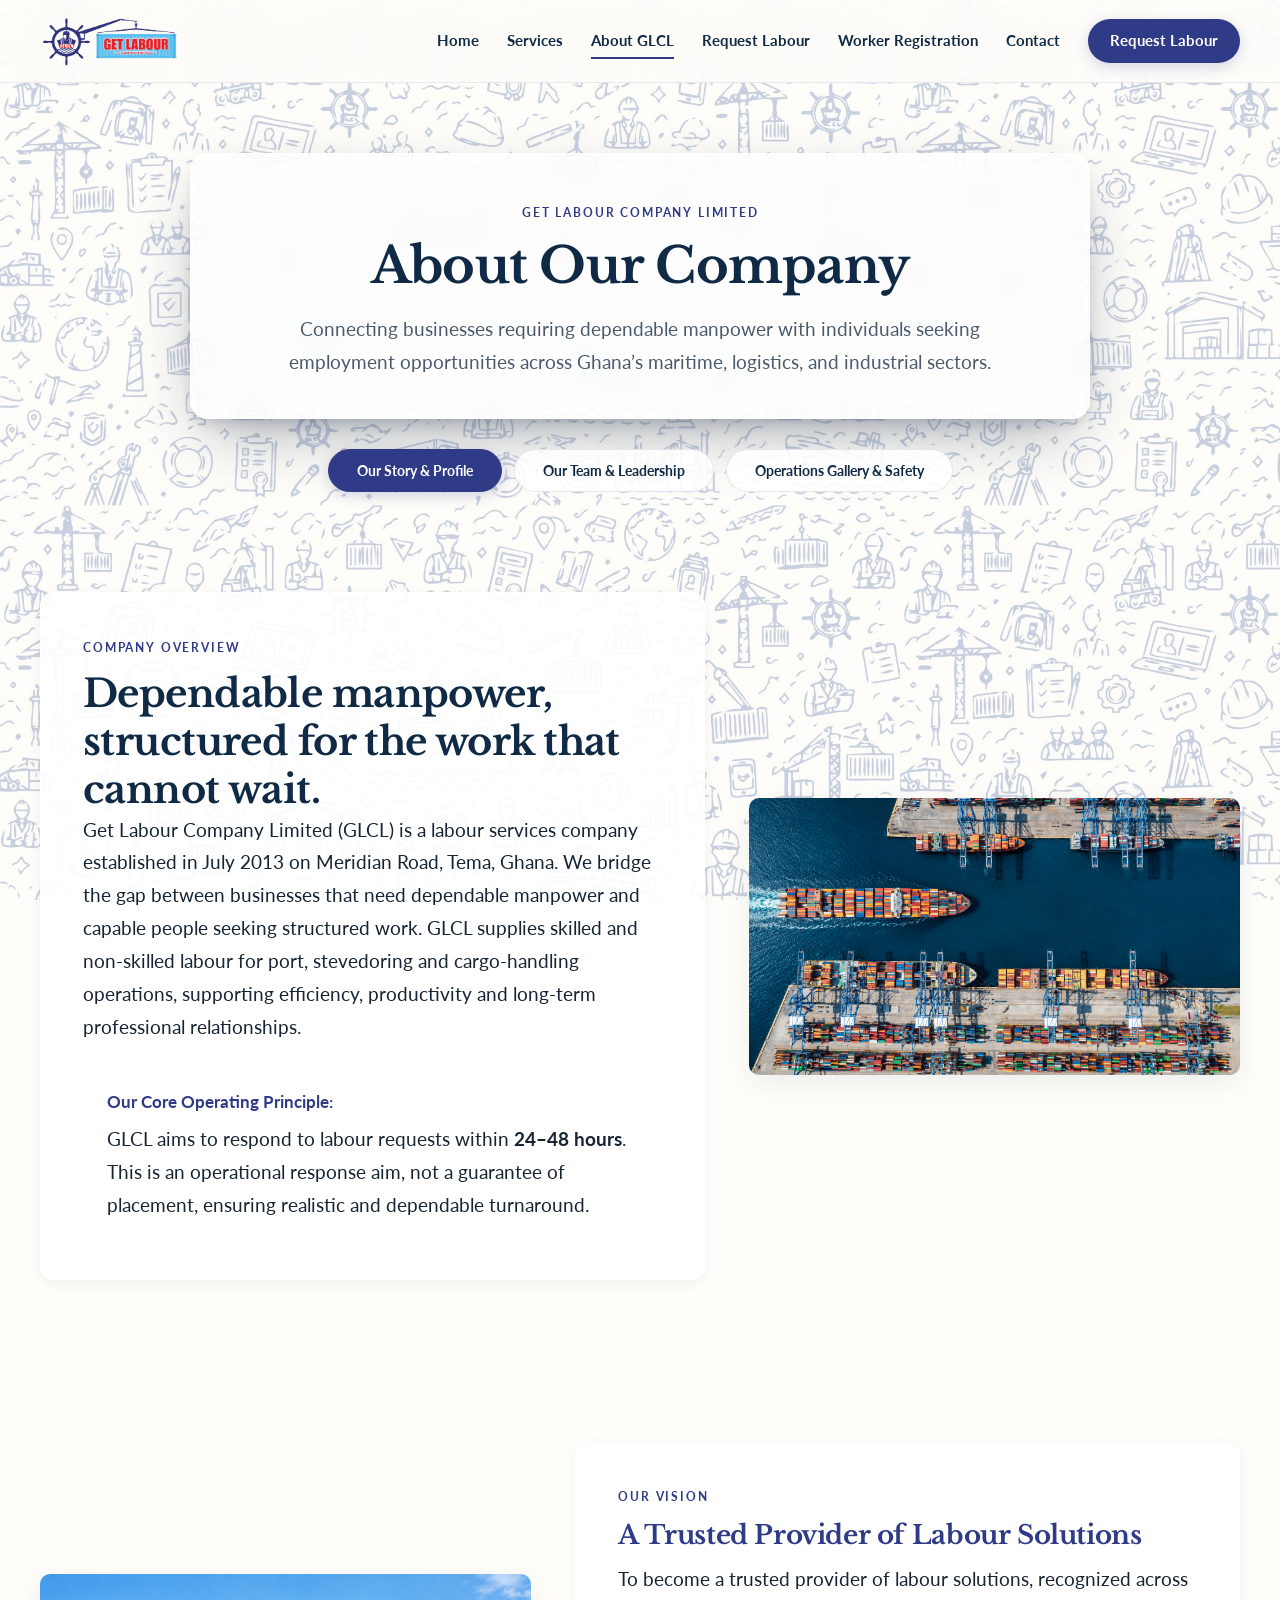
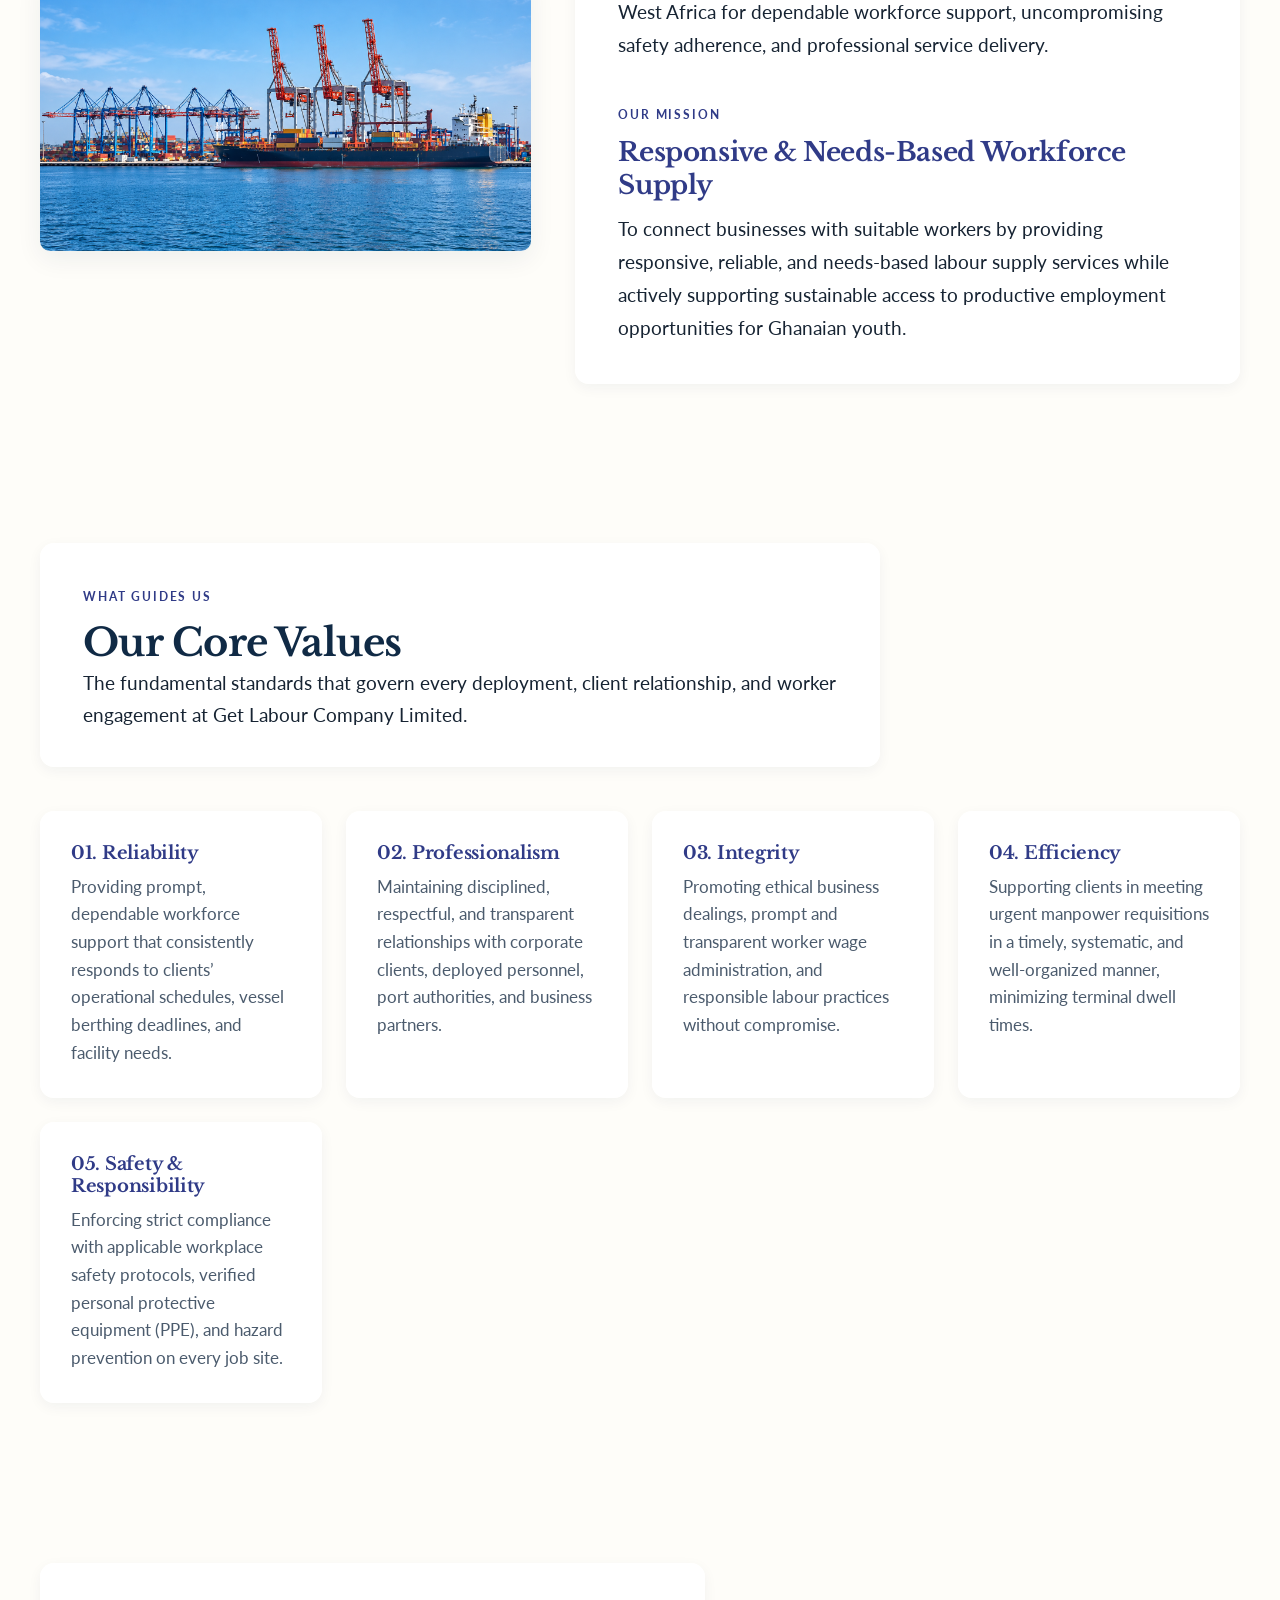
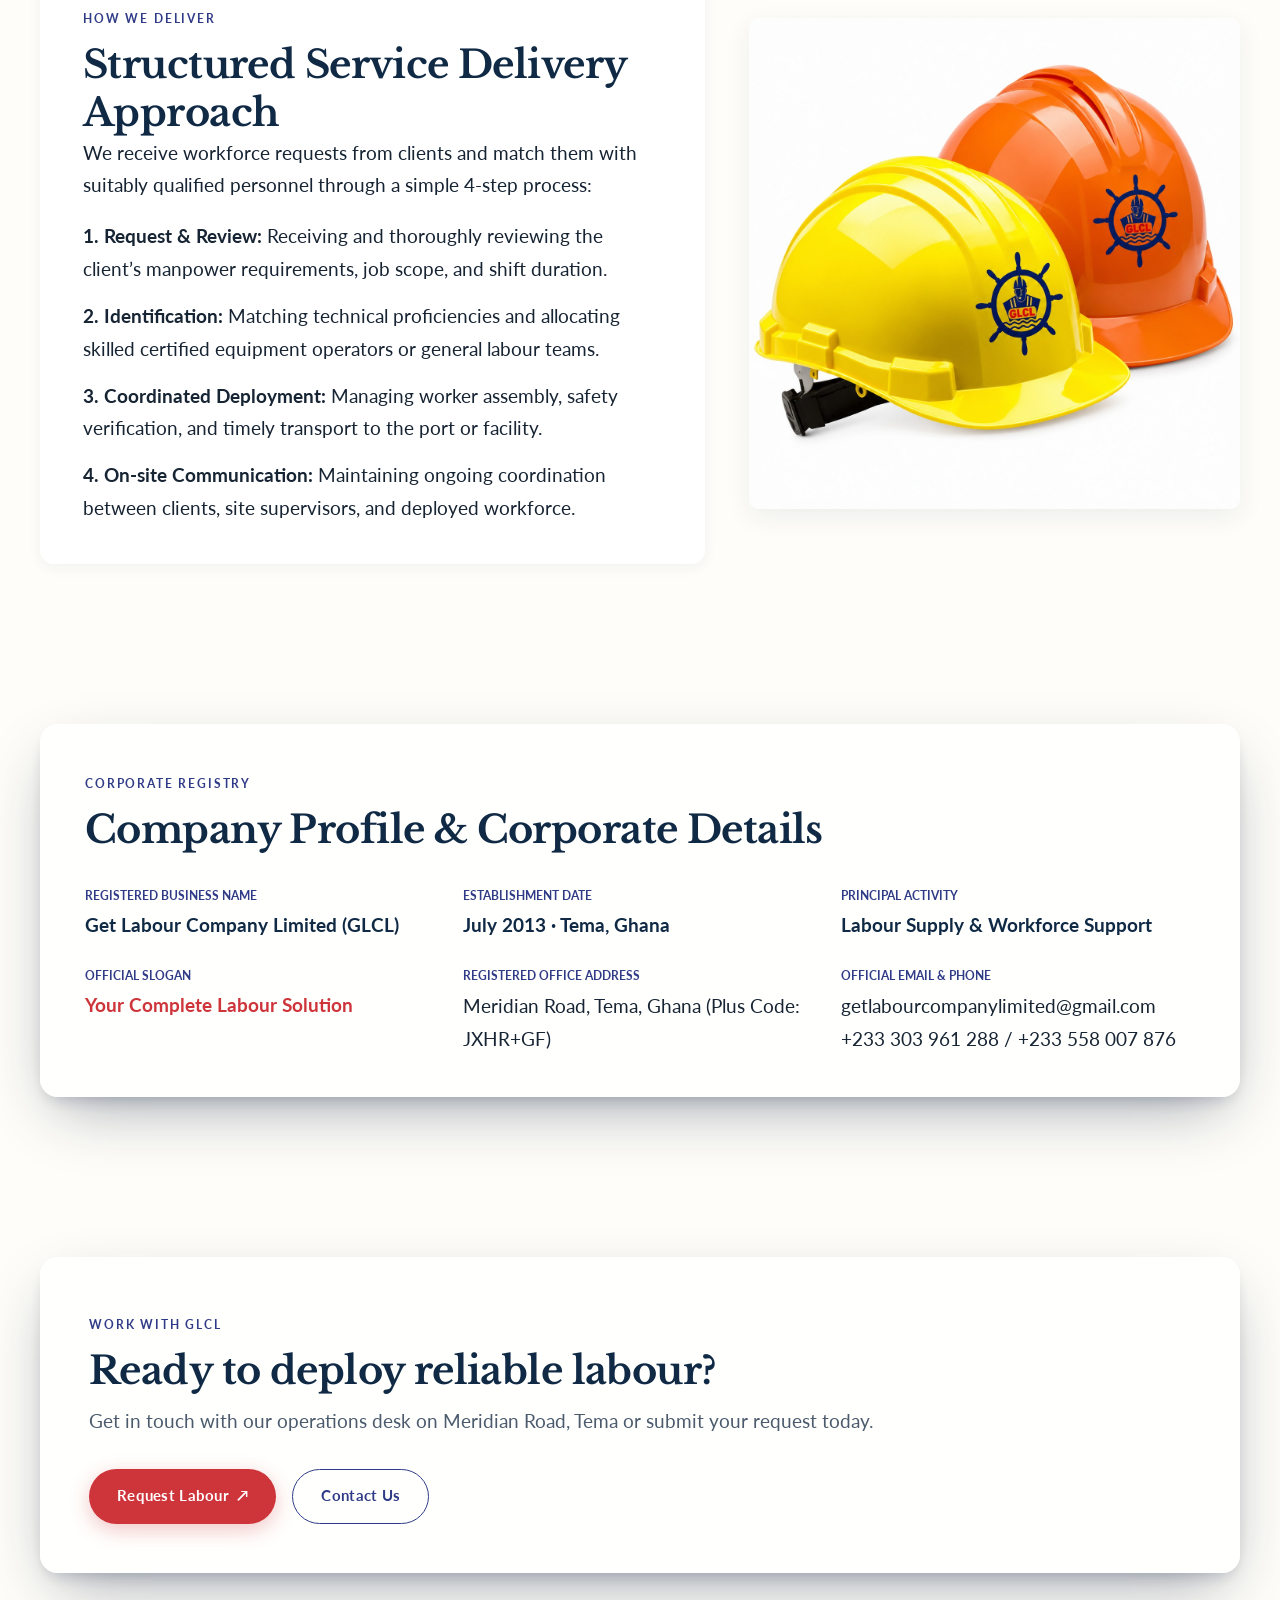
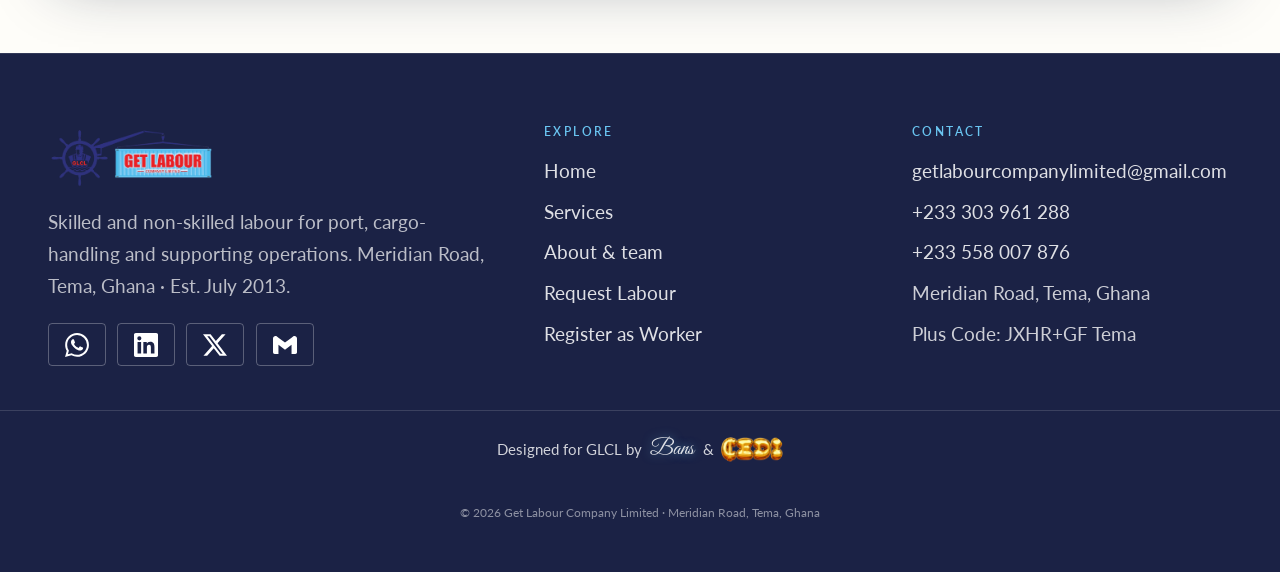
==== about.html @ 1f4e3c2e "update" ====
<!doctype html>
<html lang="en">
<head>
  <meta charset="utf-8">
  <meta name="viewport" content="width=device-width, initial-scale=1">
  <meta name="theme-color" content="#102A45">
  <meta name="description" content="About Get Labour Company Limited (GLCL) - Our Story, Executive Leadership, Company Profile, Core Values and Operations Gallery. Est. July 2013, Tema, Ghana.">
  <title>About Us | Get Labour Company Limited</title>
  <link rel="icon" type="image/png" href="assets/GLCL%20favicon.png">
  
  <!-- Google Fonts: Libre Baskerville (Headings) + Lato (Body) + Great Vibes (Credit) -->
  <link rel="preconnect" href="https://fonts.googleapis.com">
  <link rel="preconnect" href="https://fonts.gstatic.com" crossorigin>
  <link href="https://fonts.googleapis.com/css2?family=Great+Vibes&family=Lato:ital,wght@0,300;0,400;0,700;0,900;1,400;1,700&family=Libre+Baskerville:ital,wght@0,400;0,700;1,400&display=swap" rel="stylesheet">
  
  <link rel="stylesheet" href="assets/live-scoped.css">
  <link rel="stylesheet" href="styles.css">
</head>
<body>

<!-- Top Announcement Strip -->
  <!-- Sticky Global Header (Frosted Liquid Glassmorphism) -->
  <header class="site-header">
    <div class="wrap nav-wrap">
      <a class="brand" href="index.html" aria-label="GLCL Home">
        <img src="assets/GLCL%20official%20logo%20transparent.png" alt="Get Labour Company Limited">
      </a>
      <button class="menu-toggle" aria-expanded="false" aria-controls="primary-nav">Menu ☰</button>
      <nav id="primary-nav" class="nav">
          <a href="index.html">Home</a>
          <a href="services.html">Services</a>
          <a class="active" href="about.html">About GLCL</a>
          <a href="request-labour.html">Request Labour</a>
          <a href="register-worker.html">Worker Registration</a>
          <a href="contact.html">Contact</a>
          <a class="nav-cta" href="request-labour.html">Request Labour</a>
        </nav>
    </div>
  </header>

  <main id="main">
    <!-- Page Hero Banner -->
    <section class="section" style="padding: 70px 0 30px; text-align: center;">
      <div class="wrap">
        <div class="glass-pop" style="max-width: 900px; margin: 0 auto 28px;">
        <p class="eyebrow reveal-up">GET LABOUR COMPANY LIMITED</p>
        <h1 class="reveal-up delay-1" style="margin-bottom: 16px;">About Our Company</h1>
        <p class="reveal-up delay-2" style="max-width: 720px; margin: 0 auto; color: var(--muted); font-size: 14.5pt;">
          Connecting businesses requiring dependable manpower with individuals seeking employment opportunities across Ghana’s maritime, logistics, and industrial sectors.
        </p>
        </div>

        <!-- Interactive Section Tabs (Our Story, Our Team, Operations Gallery) -->
        <div class="about-tabs-container reveal-up delay-3">
          <button class="about-tab-btn active" data-about-tab="story" aria-selected="true">Our Story &amp; Profile</button>
          <button class="about-tab-btn" data-about-tab="team" aria-selected="false">Our Team &amp; Leadership</button>
          <button class="about-tab-btn" data-about-tab="gallery" aria-selected="false">Operations Gallery &amp; Safety</button>
        </div>
      </div>
    </section>

    <!-- =========================================================================
         TAB 1: OUR STORY & COMPANY PROFILE
         ========================================================================= -->
    <div id="story" class="about-tab-panel active">
      
      <!-- Company Overview Two-Col Feature -->
      <section class="section" style="padding-top: 20px;">
        <div class="wrap">
          <div class="two-col reveal-up">
            <div class="two-col-text">
              <p class="eyebrow">COMPANY OVERVIEW</p>
              <h2>Dependable manpower, structured for the work that cannot wait.</h2>
              <p>Get Labour Company Limited (GLCL) is a labour services company established in July 2013 on Meridian Road, Tema, Ghana. We bridge the gap between businesses that need dependable manpower and capable people seeking structured work. GLCL supplies skilled and non-skilled labour for port, stevedoring and cargo-handling operations, supporting efficiency, productivity and long-term professional relationships.</p>
              <div class="glass-surface" style="margin-top: 24px; padding: 20px 24px;">
                <strong style="color: var(--navy); display: block; margin-bottom: 6px;">Our Core Operating Principle:</strong>
                <span style="font-size: 14.5pt; color: var(--ink);">
                  GLCL aims to respond to labour requests within <strong>24–48 hours</strong>. This is an operational response aim, not a guarantee of placement, ensuring realistic and dependable turnaround.
                </span>
              </div>
            </div>
            <div class="two-col-media reveal-up delay-1">
              <img src="assets/Homepage%20hero%201.png" alt="GLCL Port and Terminal Operations in Tema, Ghana">
            </div>
          </div>
        </div>
      </section>

      <!-- Vision & Mission Section (Styled like reference site) -->
      <section class="section section-tinted">
        <div class="wrap">
          <div class="two-col reverse reveal-up">
            <div class="two-col-media">
              <img src="assets/Homepage%20hero%202.png" alt="GLCL Industrial Cargo and Warehouse Handling Operations">
            </div>
            <div class="two-col-text">
              <div style="margin-bottom: 36px;">
                <p class="eyebrow">OUR VISION</p>
                <h3 style="font-size: 26px; color: var(--navy); margin-bottom: 12px;">A Trusted Provider of Labour Solutions</h3>
                <p>
                  To become a trusted provider of labour solutions, recognized across West Africa for dependable workforce support, uncompromising safety adherence, and professional service delivery.
                </p>
              </div>

              <div>
                <p class="eyebrow">OUR MISSION</p>
                <h3 style="font-size: 26px; color: var(--navy); margin-bottom: 12px;">Responsive &amp; Needs-Based Workforce Supply</h3>
                <p>
                  To connect businesses with suitable workers by providing responsive, reliable, and needs-based labour supply services while actively supporting sustainable access to productive employment opportunities for Ghanaian youth.
                </p>
              </div>
            </div>
          </div>
        </div>
      </section>

      <!-- Core Values Section (Clean Organic Card Layout) -->
      <section class="section">
        <div class="wrap">
          <div class="section-intro reveal-up">
            <p class="eyebrow">WHAT GUIDES US</p>
            <h2>Our Core Values</h2>
            <p>
              The fundamental standards that govern every deployment, client relationship, and worker engagement at Get Labour Company Limited.
            </p>
          </div>

          <div class="values-grid reveal-up">
            <div class="value-card">
              <h4>01. Reliability</h4>
              <p>
                Providing prompt, dependable workforce support that consistently responds to clients’ operational schedules, vessel berthing deadlines, and facility needs.
              </p>
            </div>

            <div class="value-card">
              <h4>02. Professionalism</h4>
              <p>
                Maintaining disciplined, respectful, and transparent relationships with corporate clients, deployed personnel, port authorities, and business partners.
              </p>
            </div>

            <div class="value-card">
              <h4>03. Integrity</h4>
              <p>
                Promoting ethical business dealings, prompt and transparent worker wage administration, and responsible labour practices without compromise.
              </p>
            </div>

            <div class="value-card">
              <h4>04. Efficiency</h4>
              <p>
                Supporting clients in meeting urgent manpower requisitions in a timely, systematic, and well-organized manner, minimizing terminal dwell times.
              </p>
            </div>

            <div class="value-card">
              <h4>05. Safety &amp; Responsibility</h4>
              <p>
                Enforcing strict compliance with applicable workplace safety protocols, verified personal protective equipment (PPE), and hazard prevention on every job site.
              </p>
            </div>
          </div>
        </div>
      </section>

      <!-- Nature of Business & Service Delivery Approach -->
      <section class="section section-tinted">
        <div class="wrap">
          <div class="two-col reveal-up">
            <div class="two-col-text">
              <p class="eyebrow">HOW WE DELIVER</p>
              <h2>Structured Service Delivery Approach</h2>
              <p>We receive workforce requests from clients and match them with suitably qualified personnel through a simple 4-step process:</p>
              <div style="display: flex; flex-direction: column; gap: 14px; margin-top: 18px;">
                <div style="font-size: 14.5pt;"><strong>1. Request &amp; Review:</strong> Receiving and thoroughly reviewing the client’s manpower requirements, job scope, and shift duration.</div>
                <div style="font-size: 14.5pt;"><strong>2. Identification:</strong> Matching technical proficiencies and allocating skilled certified equipment operators or general labour teams.</div>
                <div style="font-size: 14.5pt;"><strong>3. Coordinated Deployment:</strong> Managing worker assembly, safety verification, and timely transport to the port or facility.</div>
                <div style="font-size: 14.5pt;"><strong>4. On-site Communication:</strong> Maintaining ongoing coordination between clients, site supervisors, and deployed workforce.</div>
              </div>
            </div>
            <div class="two-col-media reveal-up delay-1">
              <img src="assets/GLCL%20safety%20helmets.jpeg" alt="GLCL Certified Safety Helmets and Protective Equipment">
            </div>
          </div>
        </div>
      </section>

      <!-- Official Company Profile Information (Clean Glassmorphism Card) -->
      <section class="section">
        <div class="wrap">
          <div class="glass-surface glass-pop reveal-up">
            <p class="eyebrow">CORPORATE REGISTRY</p>
            <h2 style="margin-bottom: 20px;">Company Profile &amp; Corporate Details</h2>
            <div class="values-grid" style="grid-template-columns: repeat(auto-fit, minmax(280px, 1fr));">
              <div>
                <p style="font-size: 12px; color: var(--navy); font-weight: 700; text-transform: uppercase; margin-bottom: 4px;">Registered Business Name</p>
                <p style="font-weight: 700; color: var(--deep); font-size: 14pt;">Get Labour Company Limited (GLCL)</p>
              </div>
              <div>
                <p style="font-size: 12px; color: var(--navy); font-weight: 700; text-transform: uppercase; margin-bottom: 4px;">Establishment Date</p>
                <p style="font-weight: 700; color: var(--deep); font-size: 14pt;">July 2013 · Tema, Ghana</p>
              </div>
              <div>
                <p style="font-size: 12px; color: var(--navy); font-weight: 700; text-transform: uppercase; margin-bottom: 4px;">Principal Activity</p>
                <p style="font-weight: 700; color: var(--deep); font-size: 14pt;">Labour Supply &amp; Workforce Support</p>
              </div>
              <div>
                <p style="font-size: 12px; color: var(--navy); font-weight: 700; text-transform: uppercase; margin-bottom: 4px;">Official Slogan</p>
                <p style="font-weight: 700; color: var(--crimson); font-size: 14pt;">Your Complete Labour Solution</p>
              </div>
              <div>
                <p style="font-size: 12px; color: var(--navy); font-weight: 700; text-transform: uppercase; margin-bottom: 4px;">Registered Office Address</p>
                <p style="color: var(--ink); font-size: 14.5pt;">Meridian Road, Tema, Ghana (Plus Code: JXHR+GF)</p>
              </div>
              <div>
                <p style="font-size: 12px; color: var(--navy); font-weight: 700; text-transform: uppercase; margin-bottom: 4px;">Official Email &amp; Phone</p>
                <p style="color: var(--ink); font-size: 14.5pt;">getlabourcompanylimited@gmail.com<br>+233 303 961 288 / +233 558 007 876</p>
              </div>
            </div>
          </div>
        </div>
      </section>

    </div>

    <!-- =========================================================================
         TAB 2: OUR TEAM & EXECUTIVE LEADERSHIP (Pizzamanchickenman Structure)
         ========================================================================= -->
    <div id="team" class="about-tab-panel">
      <section class="section" style="padding-top: 20px;">
        <div class="wrap">
          <div class="section-intro reveal-up">
            <p class="eyebrow">LEADERSHIP &amp; ADMINISTRATION</p>
            <h2>The People Behind Get Labour Company Limited</h2>
            <p>
              Experienced leadership combining maritime logistics, port operations, financial governance, occupational health, and field coordination.
            </p>
          </div>

          <!-- Category 1: Executive Leadership & Board of Directors -->
          <h3 class="team-category-title reveal-up">Executive Leadership &amp; Board Directors</h3>
          <div class="team-grid">

            <!-- 01. Mr. Alhassan Musah - Managing Director (With Portrait & Secret Link on Position) -->
            <article class="team-card reveal-up">
              <div class="team-card-img-wrap">
                <img src="assets/Mr.%20Alhassan%20Musah%20-%20Managing%20Director.jpeg" alt="Mr. Alhassan Musah - Managing Director" loading="lazy">
              </div>
              <div class="team-card-body">
                <h3>Mr. Alhassan Musah</h3>
                <div class="team-role">
                  <a href="profile-musah.html" class="secret-position-link" title="Managing Director">Managing Director &amp; Board Director</a>
                </div>
                <p>Provides overall leadership for GLCL, drawing on a career in shipping and terminal stevedoring operations.</p>
              </div>
            </article>

            <!-- 02. Mr. Alhassan Mohammed - Logistics Manager (With Portrait & Secret Link on Position) -->
            <article class="team-card reveal-up delay-1">
              <div class="team-card-img-wrap">
                <img src="assets/Mr.%20Alhassan%20Mohammed%20-%20Logistics%20Manager.jpeg" alt="Mr. Alhassan Mohammed - Logistics Manager" loading="lazy">
              </div>
              <div class="team-card-body">
                <h3>Mr. Alhassan Mohammed</h3>
                <div class="team-role">
                  <a href="profile-mohammed.html" class="secret-position-link" title="General Manager / Logistics Manager">General Manager / Logistics Manager</a>
                </div>
                <p>Directs logistics, haulage and operational planning for workforce deployments.</p>
              </div>
            </article>

          </div>

          <!-- Category 2: Operations & Allocations Management -->
          <h3 class="team-category-title reveal-up">Operations &amp; Allocations Management</h3>
          <div class="team-grid">

            <!-- 03. Mr. Hafeez Natogma - Operations Manager -->
            <article class="team-card reveal-up">
              <div class="team-card-img-wrap">
                <img src="assets/Mr.%20Hafeez%20Natogma%20-%20Operations%20Manager.jpeg" alt="Mr. Hafeez Natogma - Operations Manager" loading="lazy">
              </div>
              <div class="team-card-body">
                <h3>Mr. Hafeez Natogma</h3>
                <div class="team-role">Operations Manager</div>
                <p>Coordinates daily workforce logistics and makes sure client shift requirements are met on time.</p>
              </div>
            </article>

            <!-- 04. Mr. Robert Koevi Quantus - Chief Allocator & Marketing/Logistics Manager -->
            <article class="team-card reveal-up delay-1">
              <div class="team-card-img-wrap">
                <img src="assets/Mr.%20Robert%20Koevi%20Quantus%20-%20Chief%20Allocator%20&%20Marketing%20or%20Logistics%20Manager.jpeg" alt="Mr. Robert Koevi Quantus" loading="lazy">
              </div>
              <div class="team-card-body">
                <h3>Mr. Robert Koevi Quantus</h3>
                <div class="team-role">Chief Allocator &amp; Marketing/Logistics Manager</div>
                <p>Matches client requests to daily gang assignments across operators and stevedoring gangs.</p>
              </div>
            </article>

            <!-- 05. Mr. Degraft Taylor - Allocator -->
            <article class="team-card reveal-up delay-2">
              <div class="team-card-img-wrap">
                <img src="assets/Mr.%20Degraft%20Taylor%20-%20Allocator.jpeg" alt="Mr. Degraft Taylor - Allocator" loading="lazy">
              </div>
              <div class="team-card-body">
                <h3>Mr. Degraft Taylor</h3>
                <div class="team-role">Allocator</div>
                <p>Allocates manpower to operational timeframes and adjusts headcounts with gang leaders.</p>
              </div>
            </article>

            <!-- 06. Ms. Gispa Kafui - Assistant Allocator -->
            <article class="team-card reveal-up">
              <div class="team-card-img-wrap">
                <img src="assets/Ms.%20Gispa%20Kafui-Assistant%20Allocator%20.jpeg" alt="Ms. Gispa Kafui - Assistant Allocator" loading="lazy">
              </div>
              <div class="team-card-body">
                <h3>Ms. Gispa Kafui</h3>
                <div class="team-role">Assistant Allocator</div>
                <p>Assists with daily labour rosters, attendance tracking and worker assembly at the office.</p>
              </div>
            </article>

            <!-- 07. Ms. Zainab Nasigri - Acting HR & Assistant Operations Allocator -->
            <article class="team-card reveal-up delay-1">
              <div class="team-card-img-wrap">
                <img src="assets/Ms.%20Zainab%20Nasigri%20-%20Acting%20HR%20&%20Assistant%20Operations%20Allocator.jpeg" alt="Ms. Zainab Nasigri" loading="lazy">
              </div>
              <div class="team-card-body">
                <h3>Ms. Zainab Nasigri</h3>
                <div class="team-role">Acting HR &amp; Assistant Allocator</div>
                <p>Handles worker intake, records and onboarding, including documentation and next-of-kin details.</p>
              </div>
            </article>

          </div>

          <!-- Category 3: Finance, Administration & Occupational Safety -->
          <h3 class="team-category-title reveal-up">Finance, Administration &amp; Occupational Safety</h3>
          <div class="team-grid">

            <!-- 08. Mr. John Adjei Kwakye - Accountant / Acting Auditor -->
            <article class="team-card reveal-up">
              <div class="team-card-img-wrap">
                <img src="assets/Mr.%20John%20Adjei%20Kwakye%20-%20Accountant%20&%20Acting%20Auditor.jpeg" alt="Mr. John Adjei Kwakye" loading="lazy">
              </div>
              <div class="team-card-body">
                <h3>Mr. John Adjei Kwakye</h3>
                <div class="team-role">Accountant &amp; Acting Auditor</div>
                <p>Manages financial records, accounting and internal compliance audits.</p>
              </div>
            </article>

            <!-- 09. Mr. Joseph Domere - Assistant Accountant -->
            <article class="team-card reveal-up delay-1">
              <div class="team-card-img-wrap">
                <img src="assets/Mr.%20Joseph%20Domere%20-%20Assistant%20Accountant.jpeg" alt="Mr. Joseph Domere" loading="lazy">
              </div>
              <div class="team-card-body">
                <h3>Mr. Joseph Domere</h3>
                <div class="team-role">Assistant Accountant</div>
                <p>Handles billing reconciliations, expense disbursements and worker wage records.</p>
              </div>
            </article>

            <!-- 10. Mrs. Philomena Sagoe Musah - Secretary (Frosted Glassmorphism Card, Secret Link on Position) -->
            <article class="team-card no-portrait reveal-up delay-2">
              <div class="no-portrait-header">
                <svg viewBox="0 0 24 24" fill="none" stroke="currentColor" stroke-width="2"><path d="M14 2H6a2 2 0 0 0-2 2v16a2 2 0 0 0 2 2h12a2 2 0 0 0 2-2V8z"/><polyline points="14 2 14 8 20 8"/><line x1="16" y1="13" x2="8" y2="13"/><line x1="16" y1="17" x2="8" y2="17"/></svg>
                <span>Secretariat &amp; Executive Records</span>
              </div>
              <div class="team-card-body">
                <h3>Mrs. Philomena Sagoe Musah</h3>
                <div class="team-role">
                  <a href="profile-philomena.html" class="secret-position-link" title="Company Secretary">Company Secretary</a>
                </div>
                <p>Directs executive correspondence, board documentation and company records.</p>
              </div>
            </article>

            <!-- 11. Mr. Ubiadullah Abubakari - Assistant Accountant / IT (Frosted Glassmorphism Card) -->
            <article class="team-card no-portrait reveal-up">
              <div class="no-portrait-header">
                <svg viewBox="0 0 24 24" fill="none" stroke="currentColor" stroke-width="2"><rect x="2" y="3" width="20" height="14" rx="2" ry="2"/><line x1="8" y1="21" x2="16" y2="21"/><line x1="12" y1="17" x2="12" y2="21"/></svg>
                <span>Information Systems &amp; Records</span>
              </div>
              <div class="team-card-body">
                <h3>Mr. Ubiadullah Abubakari</h3>
                <div class="team-role">Assistant Accountant / IT</div>
                <p>Manages databases, digital worker records and office technical systems.</p>
              </div>
            </article>

            <!-- 12. Mr. Rahman Abdallah - Safety Officer (Frosted Glassmorphism Card) -->
            <article class="team-card no-portrait reveal-up delay-1">
              <div class="no-portrait-header">
                <svg viewBox="0 0 24 24" fill="none" stroke="currentColor" stroke-width="2"><path d="M12 22s8-4 8-10V5l-8-3-8 3v7c0 6 8 10 8 10z"/></svg>
                <span>Health, Safety &amp; Environment</span>
              </div>
              <div class="team-card-body">
                <h3>Mr. Rahman Abdallah</h3>
                <div class="team-role">Safety Officer</div>
                <p>Enforces safety standards and PPE use, and runs pre-deployment safety briefings.</p>
              </div>
            </article>

          </div>

          <!-- Category 4: Transport & Field Mobility -->
          <h3 class="team-category-title reveal-up">Transport &amp; Field Mobility</h3>
          <div class="team-grid">

            <!-- 13. Mr. Joseph Asem - Chief Driver (With Portrait - EXACT APPROVED WORDING) -->
            <article class="team-card reveal-up">
              <div class="team-card-img-wrap">
                <img src="assets/Mr.%20Joseph%20Asem%20-%20Chief%20Driver.jpeg" alt="Mr. Joseph Asem - Chief Driver" loading="lazy">
              </div>
              <div class="team-card-body">
                <h3>Mr. Joseph Asem</h3>
                <div class="team-role">Chief Driver</div>
                <p>
                  Responsible for transporting labourers between the GLCL office, the port or designated work sites, and back.
                </p>
              </div>
            </article>

          </div>
        </div>
      </section>
    </div>

    <!-- =========================================================================
         TAB 3: OPERATIONS GALLERY & CERTIFIED SAFETY GEAR
         ========================================================================= -->
    <div id="gallery" class="about-tab-panel">
      <section class="section" style="padding-top: 20px;">
        <div class="wrap">
          <div class="section-intro reveal-up">
            <p class="eyebrow">FIELD DOCUMENTATION</p>
            <h2>Workplace &amp; Port Operations Gallery</h2>
            <p>
              Authentic visual records of Get Labour Company Limited’s personnel on duty across port terminals, transit yards, and stevedoring sites in Tema.
            </p>
          </div>

          <!-- Section 1: Active Operations Grid -->
          <h3 class="gallery-section-title reveal-up">Active Workforce &amp; Cargo Operations</h3>
          <div class="gallery-grid">
            <figure class="gallery-card reveal-up" style="grid-column: 1 / -1; max-width: 760px; width: 100%; margin-inline: auto;">
              <div class="gallery-card-img-wrap" style="height: auto; aspect-ratio: 1024 / 597;">
                <img src="assets/GLCL%20Staff.png" alt="GLCL Staff" loading="lazy" style="object-fit: cover;">
              </div>
              <figcaption>
                GLCL Staff · The dedicated management, supervisory, and frontline operational workforce team of Get Labour Company Limited.
              </figcaption>
            </figure>

            <figure class="gallery-card wide-card reveal-up">
              <div class="gallery-card-img-wrap">
                <img src="assets/GLCL%20Labourers.jpeg" alt="GLCL Labour Force on Active Port Duty" loading="lazy">
              </div>
              <figcaption>
                GLCL Labour Force on Active Port Duty · Disciplined gang deployment assembled for cargo discharge and container handling operations.
              </figcaption>
            </figure>

            <figure class="gallery-card reveal-up delay-1">
              <div class="gallery-card-img-wrap">
                <img src="assets/Homepage%20hero%201.png" alt="Heavy Cargo Handling & Reach Stacker Operation" loading="lazy">
              </div>
              <figcaption>
                Reach stacker and heavy container logistics coordinated by GLCL certified equipment operators at Tema port yard.
              </figcaption>
            </figure>

            <figure class="gallery-card reveal-up delay-2">
              <div class="gallery-card-img-wrap">
                <img src="assets/Homepage%20hero%202.png" alt="Terminal Stacking and Sorting Operations" loading="lazy">
              </div>
              <figcaption>
                Systematic cargo stacking and warehouse transit management executed under strict operational safety standards.
              </figcaption>
            </figure>

            <figure class="gallery-card wide-card reveal-up">
              <div class="gallery-card-img-wrap">
                <img src="assets/Homepage%20hero.png" alt="Quay-Side Vessel Discharge and Stevedoring Gangs" loading="lazy">
              </div>
              <figcaption>
                Quay-side vessel discharge operations · Coordinating coordinated topside and ashore teams for rapid turnaround.
              </figcaption>
            </figure>
          </div>

          <!-- Section 2: Certified Safety Equipment & Gear (Zero unapproved masks) -->
          <h3 class="gallery-section-title reveal-up" style="margin-top: 60px;">Certified Safety Equipment &amp; PPE Standards</h3>
          <p class="reveal-up" style="color: var(--muted); max-width: 780px; margin-bottom: 24px;">
            Personal safety is fundamental to all GLCL operations. Our workforce is equipped with certified protective gear suited to industrial maritime tasks, including high-visibility apparel, steel-toe footwear, impact helmets, and sensory protection.
          </p>

          <div class="gallery-grid">
            <figure class="gallery-card wide-card reveal-up">
              <div class="gallery-card-img-wrap">
                <img src="assets/GLCL%20safety%20wear%20or%20gadgets.jpeg" alt="GLCL Comprehensive PPE Kit" loading="lazy">
              </div>
              <figcaption>
                Comprehensive Personal Protective Equipment Kit · Standard issue for all GLCL field personnel deployed on port and industrial sites.
              </figcaption>
            </figure>

            <figure class="gallery-card reveal-up delay-1">
              <div class="gallery-card-img-wrap">
                <img src="assets/GLCL%20safety%20helmets.jpeg" alt="GLCL Industrial Safety Helmets" loading="lazy">
              </div>
              <figcaption>
                Impact-resistant safety helmets · Providing essential head protection for quay-side and warehouse operations.
              </figcaption>
            </figure>

            <figure class="gallery-card reveal-up delay-2">
              <div class="gallery-card-img-wrap">
                <img src="assets/GLCL%20Reflectors%20.jpg" alt="High-Visibility Reflective Safety Vests" loading="lazy">
              </div>
              <figcaption>
                High-visibility reflective safety vests · Ensuring maximum personnel visibility across heavy machinery corridors.
              </figcaption>
            </figure>

            <figure class="gallery-card reveal-up">
              <div class="gallery-card-img-wrap">
                <img src="assets/Safety%20boots%20.jpg" alt="Steel-Toe Safety Boots" loading="lazy">
              </div>
              <figcaption>
                Reinforced steel-toe safety footwear with slip-resistant soles designed for port surfaces and industrial yards.
              </figcaption>
            </figure>

            <figure class="gallery-card reveal-up delay-1">
              <div class="gallery-card-img-wrap">
                <img src="assets/Safety%20goggles%20.jpg" alt="Industrial Eye Protection Goggles" loading="lazy">
              </div>
              <figcaption>
                Clear impact-resistant safety goggles protecting against maritime glare, debris, and industrial particulates.
              </figcaption>
            </figure>

            <figure class="gallery-card reveal-up delay-2">
              <div class="gallery-card-img-wrap">
                <img src="assets/Safety%20ear%20protection%20.jpeg" alt="Sensory Hearing Protection" loading="lazy">
              </div>
              <figcaption>
                Industrial hearing protection ear defenders for high-decibel vessel engine rooms and heavy machinery zones.
              </figcaption>
            </figure>

            <figure class="gallery-card reveal-up">
              <div class="gallery-card-img-wrap">
                <img src="assets/Leather%20gloves%20.jpeg" alt="Heavy-Duty Leather Rigging Gloves" loading="lazy">
              </div>
              <figcaption>
                Heavy-duty leather handling gloves for steel wire ropes, container twist-locks, and cargo lashing.
              </figcaption>
            </figure>
          </div>

          <!-- Section 3: Historical Foundation Archive -->
          <h3 class="gallery-section-title reveal-up" style="margin-top: 60px;">Historical Foundation Archive</h3>
          <p class="reveal-up" style="color: var(--muted); max-width: 780px; margin-bottom: 24px;">
            Photographic archive illustrating the foundational years of maritime experience that established Get Labour Company Limited as a trusted partner in Tema.
          </p>

          <div class="gallery-grid">
            <figure class="gallery-card reveal-up">
              <div class="gallery-card-img-wrap">
                <img src="assets/Early%20days%20of%20GLCL%20as%20an%20Operations%20Manager.jpeg" alt="Early Days of GLCL Operations Management" loading="lazy">
              </div>
              <figcaption>
                Early days of GLCL operational coordination · Establishing structured shift systems and worker welfare standards.
              </figcaption>
            </figure>

            <div class="glass-card card-ice-glass reveal-up delay-1" style="padding: 24px; display: flex; flex-direction: column; justify-content: center;">
              <p class="eyebrow" style="color: #2563EB;">LEADERSHIP HERITAGE</p>
              <h4 style="color: var(--navy); margin-bottom: 8px; font-size: 18px;">Executive Maritime Archives</h4>
              <p style="font-size: 13.5px; color: var(--muted); line-height: 1.5; margin-bottom: 16px;">
                Decades of hands-on stevedoring, quayside supervision, and vessel operations documenting GLCL's foundational leadership.
              </p>
              <a class="btn btn-outline-dark" href="#team" onclick="document.querySelector('[data-about-tab=\'team\']').click();">Explore Executive Profiles ↗</a>
            </div>
          </div>

        </div>
      </section>
    </div>

    <!-- Bottom CTA (Glassmorphism card) -->
    <section class="section">
      <div class="wrap">
        <div class="glass-surface glass-pop reveal-up" style="display: flex; align-items: center; justify-content: space-between; flex-wrap: wrap; gap: 32px; padding: 48px;">
          <div>
            <p class="eyebrow">WORK WITH GLCL</p>
            <h2 style="margin-bottom: 10px;">Ready to deploy reliable labour?</h2>
            <p style="color: var(--muted); margin: 0; font-size: 14.5pt;">
              Get in touch with our operations desk on Meridian Road, Tema or submit your request today.
            </p>
          </div>
          <div style="display: flex; gap: 16px; flex-wrap: wrap;">
            <a class="btn btn-primary" href="request-labour.html">Request Labour <span>↗</span></a>
            <a class="btn btn-outline-dark" href="contact.html">Contact Us</a>
          </div>
        </div>
      </div>
    </section>
  </main>

<div class="lv lv-footer">
  <footer class="site-footer">
    <div class="container footer-grid">
      <div class="footer-brand">
        <img src="assets/GLCL%20official%20logo%20transparent.png" alt="Get Labour Company Limited" width="825" height="302" loading="lazy">
        <p>Skilled and non-skilled labour for port, cargo-handling and supporting operations. Meridian Road, Tema, Ghana · Est. July 2013.</p>
        <div class="social-row">
          <a class="social-link" href="https://wa.me/233303961288" target="_blank" rel="noopener noreferrer" aria-label="Chat with GLCL on WhatsApp"><svg viewBox="0 0 24 24" fill="#FFFFFF" aria-hidden="true"><path d="M17.47 14.38c-.3-.15-1.76-.87-2.03-.97-.27-.1-.47-.15-.67.15-.2.3-.77.97-.94 1.17-.17.2-.35.22-.65.07-.3-.15-1.26-.46-2.4-1.48-.89-.79-1.49-1.77-1.66-2.07-.17-.3-.02-.46.13-.61.13-.13.3-.35.45-.52.15-.17.2-.3.3-.5.1-.2.05-.37-.02-.52-.08-.15-.67-1.62-.92-2.22-.24-.58-.49-.5-.67-.51h-.57c-.2 0-.52.07-.79.37-.27.3-1.04 1.02-1.04 2.48 0 1.46 1.07 2.88 1.21 3.07.15.2 2.1 3.2 5.08 4.49.71.31 1.27.49 1.7.63.71.23 1.36.2 1.87.12.57-.09 1.76-.72 2.01-1.41.25-.7.25-1.29.17-1.41-.07-.13-.27-.2-.57-.35M12.05 21.79h-.01a9.87 9.87 0 0 1-5.03-1.38l-.36-.21-3.74.98 1-3.65-.24-.37a9.86 9.86 0 0 1-1.51-5.26c0-5.45 4.44-9.88 9.89-9.88a9.82 9.82 0 0 1 6.99 2.9 9.82 9.82 0 0 1 2.89 6.99c0 5.45-4.44 9.88-9.88 9.88m8.41-18.3A11.81 11.81 0 0 0 12.05 0C5.5 0 .16 5.34.16 11.89c0 2.1.55 4.14 1.59 5.95L.06 24l6.3-1.65a11.88 11.88 0 0 0 5.68 1.45h.01c6.55 0 11.89-5.34 11.89-11.89 0-3.18-1.24-6.16-3.48-8.41"/></svg><span class="sr-only-text">WhatsApp</span></a>
          <a class="social-link" href="https://www.linkedin.com/in/getlabour-2025i" target="_blank" rel="noopener noreferrer" aria-label="GLCL on LinkedIn"><svg viewBox="0 0 24 24" fill="#FFFFFF" aria-hidden="true"><path d="M20.45 20.45h-3.56v-5.57c0-1.33-.02-3.04-1.85-3.04-1.85 0-2.14 1.45-2.14 2.94v5.67H9.35V9h3.41v1.56h.05c.48-.9 1.64-1.85 3.37-1.85 3.6 0 4.27 2.37 4.27 5.46v6.28zM5.34 7.43a2.06 2.06 0 1 1 0-4.13 2.06 2.06 0 0 1 0 4.13zM7.12 20.45H3.56V9h3.56v11.45zM22.22 0H1.77C.79 0 0 .77 0 1.73v20.54C0 23.23.79 24 1.77 24h20.45c.98 0 1.78-.77 1.78-1.73V1.73C24 .77 23.2 0 22.22 0z"/></svg><span class="sr-only-text">LinkedIn</span></a>
          <a class="social-link" href="https://x.com/glcl62025" target="_blank" rel="noopener noreferrer" aria-label="GLCL on X"><svg viewBox="0 0 24 24" fill="#FFFFFF" aria-hidden="true"><path d="M18.9 1.15h3.68l-8.04 9.19L24 22.85h-7.41l-5.8-7.58-6.64 7.58H.47l8.6-9.83L0 1.15h7.59l5.24 6.93 6.07-6.93zm-1.29 19.5h2.04L6.48 3.24H4.3l13.31 17.41z"/></svg><span class="sr-only-text">X</span></a>
          <a class="social-link" href="mailto:getlabourcompanylimited@gmail.com" aria-label="Email GLCL"><svg viewBox="0 0 24 24" fill="#FFFFFF" aria-hidden="true"><path d="M24 5.457v13.909c0 .904-.732 1.636-1.636 1.636h-3.819V11.73L12 16.64l-6.545-4.91v9.269H1.636A1.636 1.636 0 0 1 0 19.366V5.457c0-2.023 2.309-3.178 3.927-1.964L5.455 4.64 12 9.548l6.545-4.91 1.528-1.145C21.69 2.28 24 3.434 24 5.457z"/></svg><span class="sr-only-text">Email</span></a>
        </div>
      </div>
      <div>
        <h3>Explore</h3>
        <ul class="footer-list">
          <li><a href="index.html">Home</a></li>
          <li><a href="services.html">Services</a></li>
          <li><a href="about.html">About &amp; team</a></li>
          <li><a href="request-labour.html">Request Labour</a></li>
          <li><a href="register-worker.html">Register as Worker</a></li>
        </ul>
      </div>
      <div>
        <h3>Contact</h3>
        <ul class="footer-list">
          <li><a href="mailto:getlabourcompanylimited@gmail.com">getlabourcompanylimited@gmail.com</a></li>
          <li><a href="tel:+233303961288">+233 303 961 288</a></li>
          <li><a href="tel:+233558007876">+233 558 007 876</a></li>
          <li>Meridian Road, Tema, Ghana</li>
          <li>Plus Code: JXHR+GF Tema</li>
        </ul>
      </div>
    </div>
    <div class="footer-credit">
      <p class="footer-credit__line">
        <span>Designed for GLCL by</span>
        <a class="bans" href="https://wa.me/233244704066?text=Hi%20Bans%20%F0%9F%91%8B%F0%9F%8F%BC%20%2C%20I%20need%20you%20to%20build%20a%20website%20for%20me." target="_blank" rel="noopener noreferrer" aria-label="Message Bans on WhatsApp">Bans</a>
        <span aria-hidden="true">&amp;</span>
        <a class="cedi-link" href="https://wa.me/233246905188?text=Hi%20%E2%82%B5edi%20%F0%9F%91%8B%F0%9F%8F%BC%20%2C%20I%20need%20you%20to%20build%20a%20website%20for%20me." target="_blank" rel="noopener noreferrer" aria-label="Message Cedi on WhatsApp">
          <img src="assets/cedi-credit.png" alt="Cedi" width="288" height="116" loading="lazy">
        </a>
      </p>
      <p class="footer-legal">© <span data-year>2026</span> Get Labour Company Limited · Meridian Road, Tema, Ghana</p>
    </div>
  </footer>
  </div>

  </div>

  <script src="script.js"></script>
  <!-- Functional Back to Top Button (Fixed to bottom-right) -->
  <button type="button" id="back-to-top" class="back-to-top" aria-label="Back to top">
    <svg viewBox="0 0 24 24" aria-hidden="true" fill="none" stroke="currentColor" stroke-width="2.4" stroke-linecap="round" stroke-linejoin="round">
      <path d="M12 19V5"/>
      <path d="m5 12 7-7 7 7"/>
    </svg>
  </button>

</body>
</html>
---- assets/live-scoped.css ----
.lv{
  --ink: #1b2145;
  --ink-soft: #3a4166;
  --muted: #5b6280;
  --brand: #2f337d;
  --brand-deep: #232a63;
  --sky: #6ac5f1;
  --sky-deep: #2f9ed6;
  --red: #ed1e24;
  --paper: #fefdf9;
  --paper-cool: #f5f7fb;
  --mist: #c7cfe0;
  --line: #d9ddea;
  --line-strong: #b9c0d4;
  --white: #ffffff;

  --font-display: "Instrument Serif", "Times New Roman", serif;
  --font-text: "IBM Plex Sans", "Segoe UI", system-ui, sans-serif;
  --font-script: "Great Vibes", "Segoe Script", cursive;

  --container: 74rem;
  --gutter: clamp(1.15rem, 4vw, 2.75rem);
  --radius: 4px;
  --shadow-sm: 0 1px 2px rgba(27, 33, 69, 0.06), 0 6px 18px rgba(27, 33, 69, 0.06);
  --shadow-md: 0 2px 6px rgba(27, 33, 69, 0.08), 0 18px 42px rgba(27, 33, 69, 0.12);
  --ease: cubic-bezier(0.22, 0.61, 0.36, 1);
}
.lv *, .lv *::before, .lv *::after{ box-sizing: border-box; }
.lv{ -webkit-text-size-adjust: 100%; scroll-behavior: smooth; }
.lv{
  margin: 0;
  font-family: var(--font-text);
  font-size: 1.0208rem;
  line-height: 1.65;
  color: var(--ink);
  background: var(--paper);
  -webkit-font-smoothing: antialiased;
  text-rendering: optimizeLegibility;
}
.lv img, .lv svg, .lv video{ max-width: 100%; height: auto; display: block; }
.lv [hidden]{ display: none !important; }
.lv h1, .lv h2, .lv h3, .lv h4{
  font-family: var(--font-display);
  font-weight: 400;
  line-height: 1.08;
  letter-spacing: -0.01em;
  color: var(--ink);
  margin: 0 0 0.5em;
}
.lv h1{ font-size: clamp(2.6rem, 6vw, 4.5rem); }
.lv h2{ font-size: clamp(2rem, 4vw, 3rem); }
.lv h3{ font-size: clamp(1.35rem, 2.2vw, 1.75rem); }
.lv h4{ font-size: 1.15rem; font-family: var(--font-text); font-weight: 600; letter-spacing: 0; }
.lv p{ margin: 0 0 1.1em; }
.lv p:last-child{ margin-bottom: 0; }
.lv a{ color: var(--brand); text-decoration-thickness: 1px; text-underline-offset: 0.18em; }
.lv a:hover{ color: var(--brand-deep); }
.lv :focus-visible{
  outline: 3px solid var(--sky-deep);
  outline-offset: 3px;
  border-radius: 2px;
}
.lv ::selection{ background: var(--sky); color: var(--ink); }
.lv .container{
  width: min(100% - var(--gutter) * 2, var(--container));
  margin-inline: auto;
}
.lv .visually-hidden{
  position: absolute !important;
  width: 1px; height: 1px;
  padding: 0; margin: -1px;
  overflow: hidden; clip: rect(0 0 0 0); clip-path: inset(50%);
  white-space: nowrap; border: 0;
}
.lv .skip-link{
  position: absolute;
  left: 0.75rem;
  top: -4rem;
  z-index: 200;
  background: var(--brand);
  color: var(--white);
  padding: 0.6rem 1.1rem;
  border-radius: var(--radius);
  font-weight: 600;
  text-decoration: none;
  transition: top 0.2s var(--ease);
}
.lv .skip-link:focus{ top: 0.75rem; color: var(--white); }
.lv .loader{
  position: fixed;
  inset: 0;
  z-index: 300;
  display: none;
  place-items: center;
  background: var(--paper);
  transition: opacity 0.5s var(--ease), visibility 0.5s;
}
.lv html.show-loader .loader{ display: grid; }
.lv .loader[hidden]{ display: none !important; }
.lv .loader.is-hiding{ opacity: 0; visibility: hidden; pointer-events: none; }
.lv .loader img{ width: 100%; height: 100%; object-fit: cover; }
.lv .btn{
  display: inline-flex;
  align-items: center;
  justify-content: center;
  gap: 0.55rem;
  padding: 0.85rem 1.6rem;
  border: 1px solid transparent;
  border-radius: var(--radius);
  font: 600 0.95rem/1.2 var(--font-text);
  letter-spacing: 0.01em;
  text-decoration: none;
  cursor: pointer;
  transition: transform 0.18s var(--ease), background-color 0.18s var(--ease),
    color 0.18s var(--ease), border-color 0.18s var(--ease), box-shadow 0.18s var(--ease);
}
.lv .btn:hover{ transform: translateY(-1px); }
.lv .btn:active{ transform: translateY(0); }
.lv .btn[disabled], .lv .btn[aria-disabled="true"]{ opacity: 0.55; cursor: not-allowed; transform: none; }
.lv .btn--primary{ background: var(--brand); color: var(--white); box-shadow: var(--shadow-sm); }
.lv .btn--primary:hover{ background: var(--brand-deep); color: var(--white); }
.lv .btn--accent{ background: var(--red); color: var(--white); box-shadow: var(--shadow-sm); }
.lv .btn--accent:hover{ background: #c8161c; color: var(--white); }
.lv .btn--ghost{
  background: transparent;
  color: var(--ink);
  border-color: var(--line-strong);
}
.lv .btn--ghost:hover{ background: var(--white); color: var(--ink); border-color: var(--brand); }
.lv .btn--on-dark{ border-color: rgba(255, 255, 255, 0.55); color: var(--white); background: rgba(255, 255, 255, 0.06); }
.lv .btn--on-dark:hover{ background: var(--white); color: var(--ink); border-color: var(--white); }
.lv .btn--block{ width: 100%; }
.lv .btn__spinner{
  width: 1em; height: 1em;
  border: 2px solid currentColor;
  border-top-color: transparent;
  border-radius: 50%;
  animation: spin 0.7s linear infinite;
}
@keyframes spin{ to { transform: rotate(360deg); } }
.lv .site-header{
  position: sticky;
  top: 0;
  z-index: 100;
  background: rgba(254, 253, 249, 0.94);
  backdrop-filter: blur(8px);
  border-bottom: 1px solid var(--line);
  transition: box-shadow 0.25s var(--ease);
}
.lv .site-header.is-stuck{ box-shadow: var(--shadow-sm); }
.lv .site-header__inner{
  display: flex;
  align-items: center;
  gap: 1.5rem;
  min-height: 4.75rem;
}
.lv .brand{
  display: inline-flex;
  align-items: center;
  gap: 0.7rem;
  text-decoration: none;
  flex-shrink: 0;
}
.lv .brand img{ width: 138px; height: auto; }
.lv .brand__slogan{
  display: none;
  font-size: 0.68rem;
  letter-spacing: 0.14em;
  text-transform: uppercase;
  color: var(--muted);
}
.lv .site-nav{
  margin-left: auto;
  display: flex;
  align-items: center;
  gap: 0.5rem;
}
.lv .site-nav__list{
  display: flex;
  align-items: center;
  gap: 1.6rem;
  list-style: none;
  margin: 0;
  padding: 0;
}
.lv .site-nav__link{
  font-size: 0.93rem;
  font-weight: 500;
  color: var(--ink-soft);
  text-decoration: none;
  padding: 0.35rem 0;
  border-bottom: 2px solid transparent;
  transition: color 0.15s var(--ease), border-color 0.15s var(--ease);
}
.lv .site-nav__link:hover{ color: var(--ink); }
.lv .site-nav__link[aria-current="page"]{
  color: var(--brand);
  border-bottom-color: var(--sky);
  font-weight: 600;
}
.lv .nav-cta{
  display: flex;
  align-items: center;
  gap: 0.6rem;
  margin-left: 1.35rem;
  padding-left: 1.35rem;
  border-left: 1px solid var(--line);
}
.lv .nav-cta .btn{ padding: 0.62rem 1.05rem; font-size: 0.86rem; }
.lv .nav-toggle{
  display: none;
  margin-left: auto;
  width: 2.85rem;
  height: 2.85rem;
  padding: 0;
  border: 1px solid var(--line-strong);
  border-radius: var(--radius);
  background: var(--white);
  cursor: pointer;
}
.lv .nav-toggle__bars, .lv .nav-toggle__bars::before, .lv .nav-toggle__bars::after{
  display: block;
  width: 1.2rem;
  height: 2px;
  margin-inline: auto;
  background: var(--ink);
  content: "";
  transition: transform 0.25s var(--ease), opacity 0.2s var(--ease);
}
.lv .nav-toggle__bars{ position: relative; }
.lv .nav-toggle__bars::before{ position: absolute; top: -6px; }
.lv .nav-toggle__bars::after{ position: absolute; top: 6px; }
.lv .nav-toggle[aria-expanded="true"] .nav-toggle__bars{ background: transparent; }
.lv .nav-toggle[aria-expanded="true"] .nav-toggle__bars::before{ transform: translateY(6px) rotate(45deg); }
.lv .nav-toggle[aria-expanded="true"] .nav-toggle__bars::after{ transform: translateY(-6px) rotate(-45deg); }
.lv .hero{
  position: relative;
  isolation: isolate;
  color: var(--white);
  background: var(--ink);
  overflow: hidden;
}
.lv .hero__media{
  position: absolute;
  inset: 0;
  z-index: -2;
}
.lv .hero__media img{
  width: 100%;
  height: 100%;
  object-fit: cover;
  object-position: center 42%;
}
.lv .hero::before{
  content: "";
  position: absolute;
  inset: 0;
  z-index: -1;
  background:
    linear-gradient(100deg, rgba(20, 25, 60, 0.88) 0%, rgba(20, 25, 60, 0.66) 46%, rgba(20, 25, 60, 0.28) 100%),
    linear-gradient(to top, rgba(20, 25, 60, 0.55), transparent 45%);
}
.lv .hero__inner{
  display: grid;
  gap: 1.6rem;
  padding: clamp(4.5rem, 11vw, 8.5rem) 0 clamp(3.75rem, 8vw, 6.5rem);
  max-width: 46rem;
}
.lv .hero__eyebrow{
  display: inline-flex;
  align-items: center;
  gap: 0.6rem;
  font-size: 0.76rem;
  font-weight: 600;
  letter-spacing: 0.2em;
  text-transform: uppercase;
  color: var(--sky);
}
.lv .hero__eyebrow::before{
  content: "";
  width: 2.4rem;
  height: 1px;
  background: var(--sky);
}
.lv .hero h1{ color: var(--white); margin-bottom: 0.15em; }
.lv .hero__lead{
  font-size: clamp(1.05rem, 1.6vw, 1.22rem);
  color: rgba(255, 255, 255, 0.88);
  max-width: 38rem;
  margin-bottom: 0;
}
.lv .hero__actions{ display: flex; flex-wrap: wrap; gap: 0.85rem; margin-top: 0.6rem; }
.lv .hero__meta{
  display: flex;
  flex-wrap: wrap;
  gap: 0.5rem 1.6rem;
  margin: 1rem 0 0;
  padding: 1rem 0 0;
  border-top: 1px solid rgba(255, 255, 255, 0.22);
  font-size: 0.85rem;
  color: rgba(255, 255, 255, 0.78);
  list-style: none;
}
.lv .hero__meta strong{ color: var(--white); font-weight: 600; }
.lv .page-head{
  position: relative;
  background: var(--ink);
  color: var(--white);
  overflow: hidden;
  isolation: isolate;
}
.lv .page-head__bg{
  position: absolute;
  inset: 0;
  z-index: -2;
  background-size: cover;
  background-position: center;
  opacity: 0.34;
}
.lv .page-head::before{
  content: "";
  position: absolute;
  inset: 0;
  z-index: -1;
  background: linear-gradient(95deg, rgba(20, 25, 60, 0.92), rgba(20, 25, 60, 0.62));
}
.lv .page-head__inner{ padding: clamp(3.5rem, 8vw, 6rem) 0; max-width: 44rem; }
.lv .page-head h1{ color: var(--white); font-size: clamp(2.3rem, 5vw, 3.6rem); }
.lv .page-head p{ color: rgba(255, 255, 255, 0.86); font-size: 1.06rem; margin: 0; }
.lv .page-head .hero__eyebrow{ margin-bottom: 0.9rem; }
.lv .section{ padding: clamp(3.75rem, 8vw, 6.5rem) 0; }
.lv .section--tight{ padding: clamp(2.75rem, 6vw, 4.5rem) 0; }
.lv .section--paper-cool{ background: var(--paper-cool); }
.lv .section--ink{ background: var(--ink); color: rgba(255, 255, 255, 0.86); }
.lv .section--ink h2, .lv .section--ink h3{ color: var(--white); }
.lv .section-label{
  display: flex;
  align-items: center;
  gap: 0.85rem;
  margin-bottom: 1.5rem;
  font-size: 0.74rem;
  font-weight: 600;
  letter-spacing: 0.22em;
  text-transform: uppercase;
  color: var(--brand);
}
.lv .section--ink .section-label{ color: var(--sky); }
.lv .section-label::after{
  content: "";
  flex: 0 0 3.2rem;
  height: 1px;
  background: currentColor;
  opacity: 0.45;
}
.lv .section-label__num{
  font-family: var(--font-display);
  font-size: 1.05rem;
  letter-spacing: 0;
  color: var(--sky-deep);
}
.lv .section--ink .section-label__num{ color: var(--sky); }
.lv .section-intro{ max-width: 42rem; color: var(--muted); font-size: 1.08rem; }
.lv .section--ink .section-intro{ color: rgba(255, 255, 255, 0.8); }
.lv .section-head{
  display: grid;
  grid-template-columns: minmax(0, 1.1fr) minmax(0, 1fr);
  gap: 1.5rem 3rem;
  align-items: end;
  margin-bottom: clamp(2rem, 4vw, 3.25rem);
}
.lv .section-head h2{ margin-bottom: 0; }
.lv .audience{
  display: grid;
  grid-template-columns: repeat(2, minmax(0, 1fr));
  gap: 1.5rem;
}
.lv .audience__panel{
  position: relative;
  display: flex;
  flex-direction: column;
  gap: 0.9rem;
  padding: clamp(1.75rem, 3.5vw, 2.6rem);
  background: var(--white);
  border: 1px solid var(--line);
  border-top: 3px solid var(--brand);
  border-radius: var(--radius);
  box-shadow: var(--shadow-sm);
}
.lv .audience__panel--worker{ border-top-color: var(--sky-deep); }
.lv .audience__panel h3{ margin-bottom: 0.1rem; }
.lv .audience__panel p{ color: var(--muted); margin: 0; }
.lv .audience__panel .btn{ align-self: flex-start; margin-top: auto; }
.lv .audience__tag{
  font-size: 0.72rem;
  font-weight: 600;
  letter-spacing: 0.18em;
  text-transform: uppercase;
  color: var(--brand);
}
.lv .audience__panel--worker .audience__tag{ color: var(--sky-deep); }
.lv .service-split{
  display: grid;
  grid-template-columns: minmax(0, 0.95fr) minmax(0, 1.05fr);
  gap: clamp(1.75rem, 4vw, 3.5rem);
  align-items: start;
}
.lv .service-split--flip{ grid-template-columns: minmax(0, 1.05fr) minmax(0, 0.95fr); }
.lv .service-figure{
  position: relative;
  border-radius: var(--radius);
  overflow: hidden;
  box-shadow: var(--shadow-md);
}
.lv .service-figure img{ width: 100%; aspect-ratio: 4 / 3; object-fit: cover; }
.lv .service-figure figcaption{
  padding: 0.7rem 1rem;
  font-size: 0.8rem;
  color: var(--muted);
  background: var(--white);
  border: 1px solid var(--line);
  border-top: 0;
}
.lv .role-list{
  list-style: none;
  margin: 1.25rem 0 0;
  padding: 0;
  display: grid;
  grid-template-columns: repeat(auto-fill, minmax(15rem, 1fr));
  gap: 0.55rem 1.5rem;
}
.lv .role-list li{
  position: relative;
  padding: 0.55rem 0 0.55rem 1.5rem;
  border-bottom: 1px solid var(--line);
  font-size: 0.97rem;
}
.lv .role-list li::before{
  content: "";
  position: absolute;
  left: 0;
  top: 1.15rem;
  width: 0.5rem;
  height: 0.5rem;
  border: 2px solid var(--sky-deep);
  border-radius: 50%;
}
.lv .steps{
  display: grid;
  grid-template-columns: repeat(3, minmax(0, 1fr));
  gap: 1.5rem;
  counter-reset: step;
  list-style: none;
  padding: 0;
  margin: 0;
}
.lv .steps li{
  counter-increment: step;
  position: relative;
  padding: 1.9rem 1.5rem 1.6rem;
  background: var(--white);
  border: 1px solid var(--line);
  border-radius: var(--radius);
}
.lv .steps li::before{
  content: counter(step, decimal-leading-zero);
  position: absolute;
  top: -1.05rem;
  left: 1.5rem;
  font-family: var(--font-display);
  font-size: 2rem;
  line-height: 1;
  color: var(--brand);
  background: var(--paper);
  padding: 0 0.4rem;
}
.lv .steps h3{ font-size: 1.25rem; margin-bottom: 0.4rem; }
.lv .steps p{ color: var(--muted); font-size: 0.95rem; margin: 0; }
.lv .note-strip{
  display: flex;
  gap: 0.9rem;
  align-items: flex-start;
  margin-top: 2rem;
  padding: 1rem 1.25rem;
  background: var(--paper-cool);
  border-left: 3px solid var(--sky);
  border-radius: 0 var(--radius) var(--radius) 0;
  font-size: 0.93rem;
  color: var(--ink-soft);
}
.lv .note-strip strong{ color: var(--ink); }
.lv .media-band{
  display: grid;
  grid-template-columns: minmax(0, 1.05fr) minmax(0, 0.95fr);
  gap: clamp(1.75rem, 4vw, 3.5rem);
  align-items: center;
}
.lv .media-band__media{
  border-radius: var(--radius);
  overflow: hidden;
  box-shadow: var(--shadow-md);
}
.lv .media-band__media img{ width: 100%; aspect-ratio: 16 / 11; object-fit: cover; }
.lv .media-band--flip .media-band__media{ order: 2; }
.lv .check-list{ list-style: none; margin: 1.25rem 0 0; padding: 0; display: grid; gap: 0.7rem; }
.lv .check-list li{
  position: relative;
  padding-left: 1.9rem;
  color: var(--ink-soft);
}
.lv .check-list li::before{
  content: "";
  position: absolute;
  left: 0;
  top: 0.45rem;
  width: 0.95rem;
  height: 0.5rem;
  border-left: 2.5px solid var(--brand);
  border-bottom: 2.5px solid var(--brand);
  transform: rotate(-45deg);
}
.lv .section--ink .check-list li{ color: rgba(255, 255, 255, 0.82); }
.lv .section--ink .check-list li::before{ border-color: var(--sky); }
.lv .cta-band{
  display: grid;
  grid-template-columns: minmax(0, 1.3fr) auto;
  gap: 1.75rem 3rem;
  align-items: center;
  padding: clamp(2rem, 4.5vw, 3.25rem);
  background: var(--brand);
  color: rgba(255, 255, 255, 0.9);
  border-radius: var(--radius);
  box-shadow: var(--shadow-md);
}
.lv .cta-band h2{ color: var(--white); font-size: clamp(1.75rem, 3.2vw, 2.5rem); margin-bottom: 0.35em; }
.lv .cta-band p{ margin: 0; max-width: 40rem; }
.lv .cta-band__actions{ display: flex; flex-wrap: wrap; gap: 0.8rem; }
.lv .cta-band .btn--primary{ background: var(--white); color: var(--brand); }
.lv .cta-band .btn--primary:hover{ background: var(--paper); color: var(--brand-deep); }
.lv .values{
  display: grid;
  grid-template-columns: repeat(3, minmax(0, 1fr));
  gap: 1.25rem;
}
.lv .values__item{
  background: var(--paper);
  border: 1px solid var(--line);
  padding: 1.6rem 1.35rem;
}
.lv .values__item h3{ font-size: 1.3rem; margin-bottom: 0.3rem; }
.lv .values__item p{ font-size: 0.92rem; color: var(--muted); margin: 0; }
.lv .values__num{
  font-family: var(--font-display);
  color: var(--sky-deep);
  font-size: 1.05rem;
  display: block;
  margin-bottom: 0.5rem;
}
.lv .staff-grid{
  display: grid;
  grid-template-columns: repeat(auto-fill, minmax(15rem, 1fr));
  gap: 1.75rem 1.5rem;
}
.lv .staff-card{ display: flex; flex-direction: column; }
.lv .staff-card__media{
  position: relative;
  aspect-ratio: 4 / 5;
  overflow: hidden;
  border-radius: var(--radius);
  background: var(--ink);
  box-shadow: var(--shadow-sm);
}
.lv .staff-card__media img{
  width: 100%;
  height: 100%;
  object-fit: cover;
  object-position: center 18%;
  transition: transform 0.5s var(--ease);
}
.lv .staff-card:hover .staff-card__media img{ transform: scale(1.035); }
.lv .staff-card__initials{
  position: absolute;
  inset: 0;
  display: grid;
  place-items: center;
  font-family: var(--font-display);
  font-size: 3.2rem;
  color: var(--sky);
  background-color: var(--brand-deep);
  background-image: url("../images/bg/glcl-doodle-background.jpg");
  background-size: cover;
  background-blend-mode: soft-light;
}
.lv .staff-card__body{ padding-top: 0.9rem; }
.lv .staff-card__name{
  font-family: var(--font-display);
  font-size: 1.3rem;
  line-height: 1.15;
  margin: 0 0 0.15rem;
}
.lv .staff-card__role{
  font-size: 0.78rem;
  font-weight: 600;
  letter-spacing: 0.08em;
  text-transform: uppercase;
  color: var(--sky-deep);
  margin: 0 0 0.55rem;
}
.lv .staff-card__bio{ font-size: 0.9rem; color: var(--muted); margin: 0; }
.lv .gallery-group + .gallery-group{ margin-top: clamp(3rem, 6vw, 5rem); }
.lv .gallery-group__head{
  display: flex;
  flex-wrap: wrap;
  align-items: baseline;
  justify-content: space-between;
  gap: 0.5rem 1.5rem;
  padding-bottom: 0.85rem;
  margin-bottom: 1.75rem;
  border-bottom: 1px solid var(--line);
}
.lv .gallery-group__head h2{ font-size: clamp(1.7rem, 3vw, 2.3rem); margin: 0; }
.lv .gallery-group__count{ font-size: 0.85rem; color: var(--muted); }
.lv .gallery-grid{
  display: grid;
  grid-template-columns: repeat(12, 1fr);
  gap: 1.25rem;
}
.lv .gallery-item{ grid-column: span 4; margin: 0; }
.lv .gallery-item--wide{ grid-column: span 8; }
.lv .gallery-item--full{ grid-column: span 12; }
.lv .gallery-item__frame{
  overflow: hidden;
  border-radius: var(--radius);
  background: var(--mist);
  box-shadow: var(--shadow-sm);
}
.lv .gallery-item img{
  width: 100%;
  height: 100%;
  aspect-ratio: 4 / 3;
  object-fit: cover;
  transition: transform 0.55s var(--ease);
}
.lv .gallery-item--wide img{ aspect-ratio: 16 / 9; }
.lv .gallery-item:hover img{ transform: scale(1.03); }
.lv .gallery-item figcaption{
  padding-top: 0.6rem;
  font-size: 0.85rem;
  color: var(--muted);
}
.lv .safety-grid{
  display: grid;
  grid-template-columns: repeat(auto-fit, minmax(11rem, 1fr));
  gap: 1.25rem;
}
.lv .safety-item{ margin: 0; text-align: center; }
.lv .safety-item__frame{
  background: var(--white);
  border: 1px solid var(--line);
  border-radius: var(--radius);
  padding: 1rem;
  display: grid;
  place-items: center;
  aspect-ratio: 1;
  overflow: hidden;
}
.lv .safety-item img{ max-height: 100%; width: auto; object-fit: contain; }
.lv .safety-item figcaption{
  padding-top: 0.55rem;
  font-size: 0.82rem;
  font-weight: 500;
  color: var(--muted);
}
.lv .contact-grid{
  display: grid;
  grid-template-columns: minmax(0, 1fr) minmax(0, 1.15fr);
  gap: clamp(2rem, 5vw, 4rem);
  align-items: start;
}
.lv .contact-list{ list-style: none; margin: 1.5rem 0 0; padding: 0; display: grid; gap: 1.15rem; }
.lv .contact-list li{ display: grid; grid-template-columns: 2.4rem 1fr; gap: 0.9rem; align-items: start; }
.lv .contact-list__icon{
  width: 2.4rem;
  height: 2.4rem;
  display: grid;
  place-items: center;
  border-radius: 50%;
  background: var(--paper-cool);
  border: 1px solid var(--line);
  color: var(--brand);
}
.lv .contact-list__icon svg{ width: 1.1rem; height: 1.1rem; }
.lv .contact-list__label{
  display: block;
  font-size: 0.72rem;
  font-weight: 600;
  letter-spacing: 0.16em;
  text-transform: uppercase;
  color: var(--muted);
}
.lv .contact-list a{ font-weight: 500; text-decoration: none; }
.lv .contact-list a:hover{ text-decoration: underline; }
.lv .map-card{
  border-radius: var(--radius);
  overflow: hidden;
  border: 1px solid var(--line);
  background: var(--white);
  box-shadow: var(--shadow-sm);
}
.lv .map-card img{ width: 100%; aspect-ratio: 16 / 10; object-fit: cover; }
.lv .map-card__body{ padding: 1.15rem 1.35rem; display: flex; flex-wrap: wrap; gap: 0.75rem 1.25rem; align-items: center; justify-content: space-between; }
.lv .map-card__body p{ margin: 0; font-size: 0.92rem; color: var(--muted); }
.lv .social-row{ display: flex; flex-wrap: wrap; gap: 0.7rem; }
.lv .social-link{
  display: inline-flex;
  align-items: center;
  gap: 0.55rem;
  padding: 0.55rem 1rem;
  border: 1px solid var(--line-strong);
  border-radius: var(--radius);
  background: var(--white);
  color: var(--ink);
  font-size: 0.88rem;
  font-weight: 500;
  text-decoration: none;
  transition: border-color 0.18s var(--ease), color 0.18s var(--ease), transform 0.18s var(--ease), box-shadow 0.18s var(--ease);
}
.lv .social-link:hover, .lv .social-link:focus-visible{
  border-color: var(--brand);
  color: var(--brand);
  transform: translateY(-1px);
  box-shadow: var(--shadow-sm);
}
.lv .social-link svg{ width: 1.05rem; height: 1.05rem; flex-shrink: 0; }
.lv .section--ink .social-link, .lv .site-footer .social-link{
  background: transparent;
  border-color: rgba(255, 255, 255, 0.28);
  color: rgba(255, 255, 255, 0.85);
}
.lv .section--ink .social-link:hover, .lv .site-footer .social-link:hover{
  border-color: var(--sky);
  color: var(--white);
}
.lv .form-shell{
  background: var(--white);
  border: 1px solid var(--line);
  border-radius: var(--radius);
  box-shadow: var(--shadow-md);
  overflow: hidden;
}
.lv .form-shell__head{
  padding: 1.5rem clamp(1.25rem, 3vw, 2.25rem);
  border-bottom: 1px solid var(--line);
  background: var(--paper-cool);
}
.lv .form-shell__head h2{ font-size: 1.7rem; margin-bottom: 0.25rem; }
.lv .form-shell__head p{ margin: 0; color: var(--muted); font-size: 0.93rem; }
.lv .form-shell__body{ padding: clamp(1.35rem, 3vw, 2.25rem); }
.lv .mode-banner{
  display: block;
  padding: 0.85rem 1.1rem;
  margin-bottom: 1.75rem;
  border: 1px dashed var(--sky-deep);
  border-radius: var(--radius);
  background: #f2faff;
  font-size: 0.88rem;
  color: var(--ink-soft);
}
.lv .mode-banner strong{ color: var(--brand); margin-right: 0.35rem; }
.lv .mode-banner[hidden]{ display: none; }
.lv .field-grid{
  display: grid;
  grid-template-columns: repeat(2, minmax(0, 1fr));
  gap: 1.15rem 1.35rem;
}
.lv .field{ display: grid; gap: 0.35rem; }
.lv .field--full{ grid-column: 1 / -1; }
.lv .field label, .lv .fieldset__legend{
  font-size: 0.82rem;
  font-weight: 600;
  letter-spacing: 0.04em;
  color: var(--ink-soft);
}
.lv .field .req{ color: var(--red); margin-left: 0.15rem; }
.lv .field input[type="text"], .lv .field input[type="email"], .lv .field input[type="tel"], .lv .field input[type="date"], .lv .field select, .lv .field textarea{
  width: 100%;
  padding: 0.72rem 0.85rem;
  font: inherit;
  font-size: 0.98rem;
  color: var(--ink);
  background: var(--white);
  border: 1px solid var(--line-strong);
  border-radius: var(--radius);
  transition: border-color 0.15s var(--ease), box-shadow 0.15s var(--ease);
}
.lv .field input:focus, .lv .field select:focus, .lv .field textarea:focus{
  outline: none;
  border-color: var(--brand);
  box-shadow: 0 0 0 3px rgba(106, 197, 241, 0.35);
}
.lv .field textarea{ min-height: 7rem; resize: vertical; }
.lv .field select{
  appearance: none;
  background-image: url("data:image/svg+xml;charset=utf-8,%3Csvg xmlns='http://www.w3.org/2000/svg' width='12' height='8' viewBox='0 0 12 8'%3E%3Cpath fill='%233a4166' d='M1.4.6 6 5.2 10.6.6 12 2 6 8 0 2z'/%3E%3C/svg%3E");
  background-repeat: no-repeat;
  background-position: right 0.85rem center;
  padding-right: 2.2rem;
}
.lv .field .hint{ font-size: 0.8rem; color: var(--muted); }
.lv .field .error{
  font-size: 0.82rem;
  font-weight: 500;
  color: #b3161b;
  min-height: 1.1em;
}
.lv .field [aria-invalid="true"]{ border-color: var(--red); background: #fff7f7; }
.lv .checkline{
  display: flex;
  gap: 0.65rem;
  align-items: flex-start;
  font-size: 0.95rem;
  color: var(--ink-soft);
}
.lv .checkline input{ margin-top: 0.28rem; width: 1.05rem; height: 1.05rem; accent-color: var(--brand); }
.lv .form-actions{
  display: flex;
  flex-wrap: wrap;
  gap: 0.9rem;
  align-items: center;
  margin-top: 1.75rem;
  padding-top: 1.5rem;
  border-top: 1px solid var(--line);
}
.lv .form-status{ margin-top: 1.35rem; }
.lv .form-status:empty{ display: none; }
.lv .alert{
  display: flex;
  gap: 0.8rem;
  align-items: flex-start;
  padding: 1rem 1.2rem;
  border-radius: var(--radius);
  font-size: 0.95rem;
  border: 1px solid;
}
.lv .alert h3{ font-family: var(--font-text); font-size: 1rem; font-weight: 600; margin: 0 0 0.2rem; }
.lv .alert p{ margin: 0; }
.lv .alert--success{ background: #f1faf3; border-color: #9fd3ac; color: #1d5c2e; }
.lv .alert--error{ background: #fff5f5; border-color: #eba7a7; color: #8f1418; }
.lv .alert--info{ background: #f2faff; border-color: #a9d7ef; color: #1c4f6b; }
.lv .register-layout{
  display: grid;
  grid-template-columns: minmax(0, 1.25fr) minmax(0, 0.85fr);
  gap: clamp(1.75rem, 4vw, 3.25rem);
  align-items: start;
}
.lv .register-aside{
  position: sticky;
  top: 6rem;
  display: grid;
  gap: 1.35rem;
}
.lv .aside-card{
  background: var(--white);
  border: 1px solid var(--line);
  border-radius: var(--radius);
  padding: 1.4rem 1.5rem;
  box-shadow: var(--shadow-sm);
}
.lv .aside-card h3{ font-size: 1.25rem; margin-bottom: 0.55rem; }
.lv .aside-card ol, .lv .aside-card ul{ margin: 0; padding-left: 1.15rem; color: var(--muted); font-size: 0.92rem; display: grid; gap: 0.45rem; }
.lv .aside-card img{ border: 1px solid var(--line); border-radius: var(--radius); }
.lv .form-section{
  margin-bottom: 2.25rem;
  padding-bottom: 2.1rem;
  border-bottom: 1px solid var(--line);
}
.lv .form-section:last-of-type{ border-bottom: 0; margin-bottom: 0; padding-bottom: 0; }
.lv .form-section__title{
  display: flex;
  align-items: baseline;
  gap: 0.7rem;
  margin-bottom: 1.25rem;
}
.lv .form-section__title h3{
  font-family: var(--font-text);
  font-size: 0.95rem;
  font-weight: 700;
  letter-spacing: 0.08em;
  text-transform: uppercase;
  margin: 0;
  color: var(--white);
  background: var(--ink);
  padding: 0.45rem 0.9rem;
  border-radius: var(--radius);
}
.lv .form-section__title span{ font-size: 0.85rem; color: var(--muted); }
.lv .uppercase-input{ text-transform: uppercase; }
.lv .declaration-box{
  background: var(--paper-cool);
  border: 1px solid var(--line);
  border-radius: var(--radius);
  padding: 1.25rem 1.35rem;
  font-size: 0.98rem;
  color: var(--ink-soft);
}
.lv .declaration-box .declaration-name{
  display: block;
  margin: 0.35rem 0;
  font-weight: 700;
  text-transform: uppercase;
  color: var(--ink);
  letter-spacing: 0.02em;
  min-height: 1.4em;
  overflow-wrap: anywhere;
}
.lv .pdf-preview{
  margin-top: 1.35rem;
  border: 1px solid var(--line);
  border-radius: var(--radius);
  overflow: hidden;
  background: var(--paper-cool);
}
.lv .pdf-preview iframe{ display: block; width: 100%; height: 34rem; border: 0; background: #525659; }
.lv .pdf-preview__bar{
  display: flex;
  flex-wrap: wrap;
  gap: 0.7rem;
  align-items: center;
  justify-content: space-between;
  padding: 0.75rem 1rem;
  background: var(--white);
  border-top: 1px solid var(--line);
  font-size: 0.85rem;
  color: var(--muted);
}
.lv .pdf-preview[hidden]{ display: none; }
.lv .site-footer{
  background: var(--ink);
  color: rgba(255, 255, 255, 0.78);
  padding: clamp(3rem, 6vw, 4.5rem) 0 0;
  font-size: 0.93rem;
}
.lv .site-footer h3{
  font-family: var(--font-text);
  font-size: 0.75rem;
  font-weight: 600;
  letter-spacing: 0.2em;
  text-transform: uppercase;
  color: var(--sky);
  margin-bottom: 1rem;
}
.lv .site-footer a{ color: rgba(255, 255, 255, 0.86); text-decoration: none; }
.lv .site-footer a:hover{ color: var(--white); text-decoration: underline; }
.lv .footer-grid{
  display: grid;
  grid-template-columns: minmax(0, 1.4fr) repeat(2, minmax(0, 1fr));
  gap: 2.5rem 3rem;
  padding-bottom: 2.75rem;
}
.lv .footer-brand img{ width: 170px; margin-bottom: 1.1rem; }
.lv .footer-brand p{ max-width: 30rem; color: rgba(255, 255, 255, 0.7); }
.lv .footer-list{ list-style: none; margin: 0; padding: 0; display: grid; gap: 0.55rem; }
.lv .footer-credit{
  display: grid;
  place-items: center;
  gap: 0.5rem;
  padding: 1.6rem var(--gutter);
  border-top: 1px solid rgba(255, 255, 255, 0.14);
  text-align: center;
}
.lv .footer-credit{ --credit-scale: .72; }   /* ONE number controls the size of both "Bans" and the "₵edi" logo, so they always stay equal */
.lv .footer-credit__line{
  display: inline-flex;
  align-items: center;
  gap: 0.5rem;
  flex-wrap: wrap;
  justify-content: center;
  font-size: 0.95rem;
  color: rgba(255, 255, 255, 0.8);
}
.lv .footer-credit a{ text-decoration: none; }
.lv .bans{
  font-family: var(--font-script);
  font-size: calc(1.9rem * var(--credit-scale, 1));
  line-height: 1;
  color: #eaf6ff;
  padding: 0 0.15rem;
  text-shadow: 0 0 10px rgba(106, 197, 241, 0.55);
  animation: bans-glow 3.6s ease-in-out infinite;
}
.lv .bans:hover, .lv .bans:focus-visible{ color: var(--white); }
@keyframes bans-glow{
  0%, 100% { text-shadow: 0 0 8px rgba(106, 197, 241, 0.35); }
  50% { text-shadow: 0 0 18px rgba(106, 197, 241, 0.85); }
}
.lv .cedi-link{ display: inline-flex; align-items: center; }
.lv .cedi-link img{ height: calc(2.2rem * var(--credit-scale, 1)); width: auto; transition: transform 0.2s var(--ease), filter 0.2s var(--ease); }
.lv .cedi-link:hover img, .lv .cedi-link:focus-visible img{ transform: translateY(-2px); filter: brightness(1.08); }
.lv .footer-credit__line{ gap: .4rem; }
@media (max-width: 640px){ .lv .footer-credit{ --credit-scale: .62; } }   /* a touch smaller again on phones, still equal */
.lv .footer-legal{
  padding: 1rem var(--gutter) 1.4rem;
  font-size: 0.78rem;
  color: rgba(255, 255, 255, 0.5);
  text-align: center;
}
.lv .reveal{
  opacity: 0;
  transform: translateY(18px);
  transition: opacity 0.7s var(--ease), transform 0.7s var(--ease);
}
.lv .reveal.is-visible{ opacity: 1; transform: none; }
@media (max-width: 64rem){.lv .section-head{ grid-template-columns: 1fr; align-items: start; }
.lv .values{ grid-template-columns: repeat(2, minmax(0, 1fr)); }
.lv .service-split, .lv .service-split--flip, .lv .media-band, .lv .contact-grid, .lv .register-layout{ grid-template-columns: 1fr; }
.lv .media-band--flip .media-band__media{ order: 0; }
.lv .register-aside{ position: static; }
.lv .footer-grid{ grid-template-columns: 1fr 1fr; }
.lv .footer-brand{ grid-column: 1 / -1; }
.lv .gallery-item{ grid-column: span 6; }
.lv .gallery-item--wide{ grid-column: span 12; }

}
@media (max-width: 52rem){.lv .nav-toggle{ display: block; }
.lv .site-nav{
    position: absolute;
    top: 100%;
    left: 0;
    right: 0;
    background: var(--paper);
    border-bottom: 1px solid var(--line);
    box-shadow: var(--shadow-md);
    padding: 0.5rem var(--gutter) 1.25rem;
    display: none;
  }
.lv .site-nav.is-open{ display: block; }
.lv .site-nav__list{ flex-direction: column; align-items: stretch; gap: 0; }
.lv .site-nav__link{
    display: block;
    padding: 0.85rem 0;
    border-bottom: 1px solid var(--line);
  }
.lv .site-nav__link[aria-current="page"]{ border-bottom-color: var(--sky); }
.lv .nav-cta{
    display: grid;
    gap: 0.6rem;
    margin: 1.1rem 0 0;
    padding: 1.1rem 0 0;
    border-left: 0;
    border-top: 1px solid var(--line);
  }
.lv .nav-cta .btn{ width: 100%; }
.lv .site-header__inner{ flex-wrap: wrap; min-height: 4.25rem; }
.lv .audience{ grid-template-columns: 1fr; }
.lv .steps{ grid-template-columns: 1fr; }
.lv .cta-band{ grid-template-columns: 1fr; }
.lv .field-grid{ grid-template-columns: 1fr; }
.lv .gallery-item, .lv .gallery-item--wide, .lv .gallery-item--full{ grid-column: span 12; }
.lv .footer-grid{ grid-template-columns: 1fr; }
.lv .hero__meta{ gap: 0.35rem 1.1rem; }

}
@media (prefers-reduced-motion: reduce){.lv{ scroll-behavior: auto; }
.lv *, .lv *::before, .lv *::after{
    animation-duration: 0.001ms !important;
    animation-iteration-count: 1 !important;
    transition-duration: 0.001ms !important;
  }
.lv .reveal{ opacity: 1; transform: none; }
.lv .bans{ animation: none; text-shadow: 0 0 10px rgba(106, 197, 241, 0.5); }
.lv .loader{ display: none !important; }

}
@media print{.lv .site-header, .lv .site-footer, .lv .loader, .lv .nav-toggle, .lv .cta-band{ display: none !important; }
.lv{ background: #fff; }
.lv .section{ padding: 1.5rem 0; }

}


.lv{--font-display:'Libre Baskerville',Georgia,serif;--font-text:'Lato',system-ui,sans-serif;font-family:var(--font-text);font-size:13pt;background:transparent;}
.lv h1,.lv h2,.lv h3{font-family:var(--font-display);}
.lv .loader{display:none!important;}
---- styles.css ----
/* ═══════════════════════════════════════════════════════════════
   SELF-HOSTED CUSTOM FONTS
   ═══════════════════════════════════════════════════════════════ */
@font-face {
  font-family: 'Gaverly';
  src: url('assets/fonts/Gaverly-Regular.otf') format('opentype');
  font-weight: 400;
  font-style: normal;
  font-display: swap;
}

/* ═══════════════════════════════════════════════════════════════
   HERO SECTION — INFINITE MORPHING BACKGROUND SLIDESHOW
   5 images cycle with a morph crossfade + Ken Burns zoom.
   Pure CSS, no JavaScript. Never static.
   
   Timing:  Image changes every ~6s  |  Morph overlap: 1.5s
   Cycle:   30s total, repeats infinitely
   ═══════════════════════════════════════════════════════════════ */

/* Container that holds all 5 slide divs + overlay */
.hero-morph-bg {
  position: absolute;
  inset: 0;
  width: 100%;
  height: 100%;
  z-index: 0;
  overflow: hidden;
}

/* Each slide div — fills the whole hero, starts hidden */
.hero-morph-slide {
  position: absolute;
  inset: 0;
  width: 100%;
  height: 100%;
  background-size: cover;
  background-position: center center;
  background-repeat: no-repeat;
  opacity: 0;
  transform: scale(1);
  will-change: opacity, transform;
}

/*
  TIMING (5 slides, one every 6s -> 30s cycle, then it repeats forever):
  Each slide is on screen for 7.5s of the cycle: 1.5s morph-in + 4.5s hold + 1.5s morph-out.
  The morph-out of one slide runs at the same moment as the morph-in of the next,
  so the image changes about every 6 seconds. Slide 1 starts at -1.5s so it is
  already fully visible on page load. Each slide's delay is (6s x its position) - 1.5s.
  To add or remove a slide: add/remove a div in index.html, then change the cycle
  length (30s), the delays, and the percentages below (6s, 1.5s and 7.5s divided by the cycle).
*/
.hero-morph-slide.slide-1 { animation: morphSlide 30s linear infinite both -1.5s; }
.hero-morph-slide.slide-2 { animation: morphSlide 30s linear infinite both 4.5s; }
.hero-morph-slide.slide-3 { animation: morphSlide 30s linear infinite both 10.5s; }
.hero-morph-slide.slide-4 { animation: morphSlide 30s linear infinite both 16.5s; }
.hero-morph-slide.slide-5 { animation: morphSlide 30s linear infinite both 22.5s; }

/* Morph transition: cross-fade + soft focus blur + slow zoom (percentages of the 30s cycle:
   1.5s = 5%, 6s = 20%, 7.5s = 25%) */
@keyframes morphSlide {
  0%      { opacity: 0; transform: scale(1.00); filter: blur(10px); }
  5%      { opacity: 1; filter: blur(0); }
  20%     { opacity: 1; filter: blur(0); }
  25%     { opacity: 0; transform: scale(1.09); filter: blur(10px); }
  25.01%  { opacity: 0; transform: scale(1.00); filter: blur(10px); }
  100%    { opacity: 0; transform: scale(1.00); filter: blur(10px); }
}


/* Rockwell Nova is a system/premium font; use Rockwell as primary with web fallbacks */
/* For users without it, we stack toward slab-serif extrabold alternatives */

/* =========================================================================
   GET LABOUR COMPANY LIMITED (GLCL) - MASTER STYLESHEET
   Typography: Libre Baskerville (Headings) + Lato (Body & Controls) + Great Vibes (Bans)
   Brand Colors: Navy (#303B87), Deep (#102A45), Red (#CE353B), Off-White (#FEFDF9), Slate (#C7CFE0)
   Footer Background: #1B2245 (Target Design Specification)
   Background Treatment: image.svg Maritime Doodle Wallpaper (Zero plain white)
   Readability Enhancement: Universal Frosted Glassmorphism Card System
========================================================================= */

@import url('https://fonts.googleapis.com/css2?family=Bodoni+Moda:ital,opsz,wght@0,6..96,600;0,6..96,700;1,6..96,600&family=Great+Vibes&family=Lato:ital,wght@0,300;0,400;0,700;0,900;1,400;1,700&family=Libre+Baskerville:ital,wght@0,400;0,700;1,400&family=Plus+Jakarta+Sans:ital,wght@0,400;0,500;0,600;0,700;1,400;1,600&display=swap');

:root {
  /* Brand Palette from GLCL Official Logo & Verified Assets */
  --navy: #303B87;
  --navy-dark: #202A54;
  --deep: #102A45;
  --footer-bg: #1B2245;
  --crimson: #CE353B;
  --crimson-hover: #b0282e;
  --blue: #3B62F0;
  --blue-soft: #486DF5;
  --cyan-accent: #60A5FA;
  
  /* Background & Surface Treatment from image.svg */
  --paper: #FEFDF9;
  --mist: #C7CFE0;
  --mist-light: #E7EEF7;
  
  /* Text & Subtle Delimiters */
  --ink: #172433;
  --muted: #4B5B6D;
  --line: rgba(48, 59, 135, 0.12);
  --line-strong: rgba(48, 59, 135, 0.24);
  
  /* Typography Hierarchy */
  --serif: 'Libre Baskerville', Georgia, serif;
  --sans: 'Lato', -apple-system, BlinkMacSystemFont, "Segoe UI", Roboto, sans-serif;
  
  /* Sizing & Radius (10px rounded corners on images) */
  --max: 1200px;
  --radius-sm: 6px;
  --radius-md: 10px;
  --radius-lg: 14px;
  --radius-pill: 999px;
  
  /* Soft, Natural Organic Shadows */
  --shadow-sm: 0 4px 14px rgba(16, 42, 69, 0.05);
  --shadow-md: 0 8px 26px rgba(16, 42, 69, 0.07);
  --shadow-lg: 0 16px 40px rgba(16, 42, 69, 0.10);
}

/* =========================================================================
   BASE & RESET
   ========================================================================= */
* {
  box-sizing: border-box;
  margin: 0;
  padding: 0;
}

html {
  scroll-behavior: smooth;
  font-size: 16px;
}

body {
  margin: 0;
  /* Approved background treatment: image.svg wallpaper across all screen sizes */
  background-color: var(--paper);
  background-image: url('assets/image.svg');
  background-repeat: repeat;
  background-size: 1461px 821px;
  background-attachment: fixed;
  color: var(--ink);
  font-family: var(--sans);
  font-size: 13pt; /* User explicit specification: 13pt body font size */
  line-height: 1.7;
  -webkit-font-smoothing: antialiased;
  -moz-osx-font-smoothing: grayscale;
}

img {
  max-width: 100%;
  height: auto;
  display: block;
  border-radius: var(--radius-md); /* 10px rounded corners */
}

a {
  color: inherit;
  text-decoration: none;
  transition: color 0.25s ease, opacity 0.25s ease, transform 0.25s ease;
}

.skip-link,
.announcement {
  display: none !important; /* User requirement: completely remove announcement & skip link */
}

/* ---- Home-page loader (compass animation). Markup + timing live in index.html ---- */
#glcl-loader{
  position: fixed; inset: 0; z-index: 99999; overflow: hidden;
  background: #e7eef7 url("assets/glcl-loader-studio.svg") center / cover no-repeat;
  transition: opacity 1s ease, visibility 1s;
  /* CSS-only failsafe: even if JavaScript fails, the loader fades itself out after 15 s */
  animation: glcl-loader-failsafe 1s ease 15s forwards;
}
#glcl-loader .glcl-layer{ position: absolute; inset: 0; width: 100%; height: 100%; display: block; }
#glcl-loader .glcl-bg{ opacity: 0; will-change: opacity; }                  /* doodle wallpaper: static image, only its opacity animates */
#glcl-loader.is-playing .glcl-bg{ animation: glcl-bg-fade 6s linear both; }
#glcl-loader .glcl-logo{ transition: transform 1.2s cubic-bezier(.16,1,.3,1); will-change: transform; }
#glcl-loader.is-hidden{ opacity: 0; visibility: hidden; pointer-events: none; }
#glcl-loader.is-hidden .glcl-logo{ transform: scale(1.08); }              /* the finished logo drifts forward as it dissolves */
html.glcl-loading{ overflow: hidden; }
@keyframes glcl-bg-fade{ 0%{opacity:0} 16%{opacity:.72} 26%,100%{opacity:.58} }
@keyframes glcl-loader-failsafe{ to{ opacity: 0; visibility: hidden; pointer-events: none; } }
@media print{ #glcl-loader{ display: none !important; } }

/* While the loader is up, hold the page's own entrance animations (hero lines, buttons, background settle)
   at their start; they begin the moment the loader dissolves, so the content genuinely reveals after it. */
html.glcl-loading body > *:not(#glcl-loader),
html.glcl-loading body > *:not(#glcl-loader) *{ animation-play-state: paused !important; }
#main-content { opacity: 1; transform: none; }

/* =========================================================================
   TYPOGRAPHY SPECIFICATION (Libre Baskerville Headings + Lato Body)
   ========================================================================= */
h1, h2, h3, h4, h5, h6,
.heading-serif,
.section-intro h2,
.audience-card h3,
.service-block h3,
.team-card h3,
.timeline-title {
  font-family: var(--serif);
  font-weight: 700;
  color: var(--deep);
  line-height: 1.25;
  letter-spacing: -0.015em;
}

h1 { font-size: clamp(2.2rem, 4.2vw, 3.1rem); }
h2 { font-size: clamp(1.75rem, 3.2vw, 2.4rem); }
h3 { font-size: clamp(1.3rem, 2.2vw, 1.7rem); }
h4 { font-size: clamp(1.1rem, 1.8vw, 1.35rem); }

p, span, a, input, select, textarea, button, label, li, figcaption, small {
  font-family: var(--sans);
}

p {
  margin-bottom: 1rem;
}
p:last-child {
  margin-bottom: 0;
}

.eyebrow {
  display: inline-block;
  font-family: var(--sans);
  font-size: 11.5px;
  font-weight: 700;
  letter-spacing: 0.16em;
  text-transform: uppercase;
  color: var(--navy);
  margin-bottom: 12px;
}

.wrap {
  width: min(var(--max), calc(100% - 48px));
  margin: 0 auto;
}

/* =========================================================================
   UNIVERSAL FROSTED GLASS CARD SYSTEM (Ensures 100% Readability Over Doodles)
   ========================================================================= */
.glass-card,
.card-white-glass {
  background: rgba(255, 255, 255, 0.91);
  backdrop-filter: blur(18px) saturate(180%);
  -webkit-backdrop-filter: blur(18px) saturate(180%);
  border: 1px solid rgba(255, 255, 255, 0.9);
  border-radius: var(--radius-lg);
  padding: 36px 40px;
  box-shadow: var(--shadow-sm);
  margin-bottom: 28px;
}

.card-ice-glass {
  background: rgba(235, 244, 255, 0.89);
  backdrop-filter: blur(18px) saturate(180%);
  -webkit-backdrop-filter: blur(18px) saturate(180%);
  border: 1px solid rgba(199, 215, 240, 0.7);
  border-radius: var(--radius-lg);
  padding: 36px 40px;
  box-shadow: var(--shadow-sm);
  margin-bottom: 28px;
}

.card-cream-glass {
  background: rgba(254, 253, 249, 0.93);
  backdrop-filter: blur(18px) saturate(180%);
  -webkit-backdrop-filter: blur(18px) saturate(180%);
  border: 1px solid rgba(255, 255, 255, 0.9);
  border-radius: var(--radius-lg);
  padding: 36px 40px;
  box-shadow: var(--shadow-sm);
  margin-bottom: 28px;
}

/* Apply card system to all section intros and hero banners */
.section-intro {
  background: rgba(255, 255, 255, 0.92);
  backdrop-filter: blur(18px) saturate(180%);
  -webkit-backdrop-filter: blur(18px) saturate(180%);
  border: 1px solid rgba(255, 255, 255, 0.9);
  border-radius: var(--radius-lg);
  padding: 34px 42px;
  box-shadow: var(--shadow-sm);
  max-width: 840px;
  margin-bottom: 44px;
}

.page-hero-card {
  background: rgba(255, 255, 255, 0.92);
  backdrop-filter: blur(18px) saturate(180%);
  -webkit-backdrop-filter: blur(18px) saturate(180%);
  border: 1px solid rgba(255, 255, 255, 0.9);
  border-radius: var(--radius-lg);
  padding: 42px 48px;
  box-shadow: var(--shadow-md);
  margin: 32px auto 44px;
  max-width: 880px;
  text-align: center;
}

.two-col-text {
  background: rgba(255, 255, 255, 0.91);
  backdrop-filter: blur(18px) saturate(180%);
  -webkit-backdrop-filter: blur(18px) saturate(180%);
  border: 1px solid rgba(255, 255, 255, 0.9);
  border-radius: var(--radius-lg);
  padding: 38px 42px;
  box-shadow: var(--shadow-sm);
  font-size: 13pt;
  line-height: 1.7;
}

/* =========================================================================
   GLOBAL HEADER & NAVIGATION (Liquid Frosted Glass)
   ========================================================================= */
.site-header {
  position: sticky;
  top: 0;
  z-index: 1000;
  background: rgba(254, 253, 249, 0.85);
  backdrop-filter: blur(18px) saturate(180%);
  -webkit-backdrop-filter: blur(18px) saturate(180%);
  border-bottom: 1px solid rgba(48, 59, 135, 0.1);
  transition: all 0.3s ease;
}

.nav-wrap {
  display: flex;
  align-items: center;
  justify-content: space-between;
  height: 82px;
}

.brand img {
  height: 52px;
  width: auto;
  object-fit: contain;
  border-radius: 0;
}

.nav {
  display: flex;
  align-items: center;
  gap: 28px;
}

.nav a {
  font-size: 14.5px;
  font-weight: 700;
  color: var(--deep);
  position: relative;
  padding: 6px 0;
}

.nav a:after {
  content: "";
  position: absolute;
  bottom: 0;
  left: 0;
  width: 0;
  height: 2px;
  background: var(--navy);
  transition: width 0.25s ease;
}

.nav a:hover:after,
.nav a.active:after {
  width: 100%;
}

.nav-cta {
  background: var(--navy);
  color: #FFFFFF !important;
  padding: 10px 22px !important;
  border-radius: var(--radius-pill);
  font-weight: 700;
  box-shadow: 0 4px 14px rgba(48, 59, 135, 0.2);
  transition: all 0.25s ease;
}
.nav-cta:after { display: none !important; }
.nav-cta:hover {
  background: var(--navy-dark);
  transform: translateY(-2px);
  box-shadow: 0 6px 18px rgba(48, 59, 135, 0.3);
}

.menu-toggle {
  display: none;
  background: transparent;
  border: 1px solid var(--line);
  padding: 8px 14px;
  border-radius: var(--radius-sm);
  font-size: 14px;
  font-weight: 700;
  color: var(--deep);
  cursor: pointer;
}

/* =========================================================================
   CINEMATIC INDUSTRIAL HERO SECTION (GLCL MASTER REDESIGN)
   Role: World-Class Cinematic Corporate Hero Experience
   Typography: Bodoni Moda (Display Serif) + Plus Jakarta Sans (Precision Sans)
   Background: Authentic Container Port Operations (assets/Homepage hero.png)
   ========================================================================= */



.hero-cinematic-section {
  position: relative;
  min-height: min(100vh, 940px);
  display: flex;
  align-items: center;
  justify-content: flex-start;
  overflow: hidden;
  padding: clamp(125px, 15vh, 165px) 0 clamp(80px, 10vh, 120px);
  background-color: #0A1424;
}

/* Background Layer & Settling Scale Animation (Phase 1: 0ms - 10s) */
.hero-bg-wrapper {
  position: absolute;
  inset: 0;
  width: 100%;
  height: 100%;
  z-index: 0;
  overflow: hidden;
  pointer-events: none;
}

.hero-bg-media {
  width: 100%;
  height: 100%;
  object-fit: cover;
  object-position: center 36%;
  transform: scale(1.06);
  animation: heroBgSettle 10s cubic-bezier(0.16, 1, 0.3, 1) forwards;
  will-change: transform;
}

@keyframes heroBgSettle {
  0% {
    transform: scale(1.06);
  }
  100% {
    transform: scale(1.00);
  }
}

/* Layered Navy Directional Gradient & Vignette Overlay */
.hero-cinematic-overlay {
  position: absolute;
  inset: 0;
  width: 100%;
  height: 100%;
  z-index: 2;
  /* Brand deep-navy (#102A45). Heaviest behind the left-aligned text (>= 4.5:1
     contrast for white text on the brightest parts of all 5 photos),
     easing off to the right so the photography stays visible. */
  background:
    linear-gradient(
      90deg,
      rgba(16, 42, 69, 0.78) 0%,
      rgba(16, 42, 69, 0.68) 45%,
      rgba(16, 42, 69, 0.42) 100%
    );
  pointer-events: none;
}

@keyframes heroOverlayFade {
  0% {
    opacity: 0.6;
  }
  100% {
    opacity: 1;
  }
}

/* Hero Content Wrapper & Alignment */
.hero-content-container {
  position: relative;
  z-index: 2;
  width: 100%;
}

.hero-editorial-content {
  max-width: 880px;
  color: #FFFFFF;
  padding-left: clamp(1.5rem, 5vw, 4.5rem);
}

/* Phase 2: Main Headline (Bodoni Moda Display Serif, 68-84px desktop) */
.hero-cinematic-headline {
  font-family: 'Rockwell Nova', 'Rockwell', 'Rockwell Extra Bold', 'Georgia', serif;
  font-size: clamp(3rem, 6.5vw, 6.5rem);
  font-weight: 900;
  text-transform: uppercase;
  color: #FFFFFF;
  line-height: 1.02;
  letter-spacing: 0.04em;
  margin: 0 0 24px 0;
  display: flex;
  flex-direction: column;
  align-items: flex-start;
  text-shadow: 0 4px 20px rgba(0, 0, 0, 0.45);
}

.hero-line-mask {
  display: block;
  overflow: hidden;
  padding-bottom: 4px;
}

.hero-line-inner {
  display: block;
  will-change: transform, opacity;
}

.hero-line-1 {
  animation: heroLineUp 0.9s cubic-bezier(0.16, 1, 0.3, 1) 0.25s backwards;
}

.hero-line-2 {
  animation: heroLineUp 0.9s cubic-bezier(0.16, 1, 0.3, 1) 0.38s backwards;
}

@keyframes heroLineUp {
  0% {
    transform: translateY(105%);
    opacity: 0;
  }
  100% {
    transform: translateY(0);
    opacity: 1;
  }
}

/* Phase 3: Supporting Statement (Plus Jakarta Sans / Proxima Nova, 30-36px desktop) */
.hero-supporting-statement {
  font-family: 'Gaverly', 'Cormorant Garamond', 'Libre Baskerville', Georgia, serif;
  font-style: normal;
  font-weight: 700;
  font-size: clamp(2rem, 3.8vw, 3.6rem);
  color: #F1F5F9;
  line-height: 1.25;
  margin: 0 0 28px 0;
  text-shadow: 0 2px 12px rgba(0, 0, 0, 0.5);
  animation: heroFadeUp 0.75s cubic-bezier(0.16, 1, 0.3, 1) 0.65s backwards;
  will-change: transform, opacity;
}

/* Phase 4: Descriptive Paragraph (17-19px, max-width ~720px) */
.hero-descriptive-body {
  font-family: 'Plus Jakarta Sans', 'Lato', -apple-system, BlinkMacSystemFont, sans-serif;
  font-size: clamp(1.05rem, 1.25vw, 1.1875rem);
  line-height: 1.65;
  color: rgba(255, 255, 255, 0.92);
  font-weight: 400;
  max-width: 720px;
  margin: 0 0 36px 0;
  text-shadow: 0 1px 6px rgba(0, 0, 0, 0.45);
  animation: heroFadeUp 0.75s cubic-bezier(0.16, 1, 0.3, 1) 0.90s backwards;
  will-change: transform, opacity;
}

.hero-descriptive-body p {
  margin: 0 0 8px 0;
}

.hero-descriptive-body p:last-child {
  margin-bottom: 0;
}

.hero-descriptive-sub {
  color: rgba(241, 245, 249, 0.88);
}

/* Phase 5: Action CTAs (52px pill buttons, red primary & white secondary) */
.hero-cta-group {
  display: flex;
  flex-wrap: wrap;
  align-items: center;
  gap: 18px;
}

.hero-btn {
  display: inline-flex;
  align-items: center;
  justify-content: center;
  gap: 10px;
  min-height: 52px;
  padding: 0 32px;
  border-radius: 9999px;
  font-family: 'Plus Jakarta Sans', 'Lato', -apple-system, BlinkMacSystemFont, sans-serif;
  font-size: 16.5px;
  font-weight: 600;
  letter-spacing: 0.01em;
  text-decoration: none;
  cursor: pointer;
  transition: all 0.28s cubic-bezier(0.16, 1, 0.3, 1);
  will-change: transform, box-shadow;
  white-space: nowrap;
}

.hero-btn .btn-arrow {
  display: inline-block;
  font-size: 18px;
  line-height: 1;
  transition: transform 0.25s cubic-bezier(0.16, 1, 0.3, 1);
}

.hero-btn:hover .btn-arrow {
  transform: translate(3px, -3px);
}

/* Primary Pill Button (GLCL Red) */
.hero-btn-primary {
  background-color: #CE353B;
  color: #FFFFFF;
  box-shadow: 0 8px 24px rgba(206, 53, 59, 0.38);
  border: 1px solid rgba(255, 255, 255, 0.12);
  animation: heroFadeUp 0.65s cubic-bezier(0.16, 1, 0.3, 1) 1.20s backwards;
}

.hero-btn-primary:hover {
  background-color: #b0282e;
  transform: translateY(-2px);
  box-shadow: 0 12px 28px rgba(206, 53, 59, 0.50);
  color: #FFFFFF;
}

.hero-btn-primary:active {
  transform: translateY(0);
}

/* Secondary Pill Button (White with Deep Navy Text) */
.hero-btn-secondary {
  background-color: #FFFFFF;
  color: #102A45;
  border: 1px solid rgba(255, 255, 255, 0.95);
  box-shadow: 0 8px 24px rgba(0, 0, 0, 0.22);
  animation: heroFadeUp 0.65s cubic-bezier(0.16, 1, 0.3, 1) 1.28s backwards;
}

.hero-btn-secondary:hover {
  background-color: #F8FAFC;
  color: #0A1424;
  transform: translateY(-2px);
  box-shadow: 0 12px 28px rgba(0, 0, 0, 0.30);
}

.hero-btn-secondary:active {
  transform: translateY(0);
}

/* General Fade Up Keyframe for Phases 3, 4, 5 */
@keyframes heroFadeUp {
  0% {
    transform: translateY(18px);
    opacity: 0;
  }
  100% {
    transform: translateY(0);
    opacity: 1;
  }
}

/* Responsive adjustments for tablet */
@media (max-width: 991px) {
  .hero-cinematic-section {
    min-height: auto;
    padding: 135px 0 85px;
  }

  .hero-cinematic-headline {
    font-size: clamp(2.5rem, 6.5vw, 4rem);
    margin-bottom: 20px;
  }

  .hero-supporting-statement {
    font-size: clamp(1.3rem, 3.2vw, 1.75rem);
    margin-bottom: 20px;
  }

  .hero-descriptive-body {
    max-width: 620px;
    font-size: 1.05rem;
    margin-bottom: 30px;
  }
}

/* Responsive adjustments for mobile */
@media (max-width: 640px) {
  .hero-cinematic-section {
    padding: 110px 0 65px;
  }

  .hero-cinematic-overlay {
    /* text spans the full width on phones, so keep the overlay even */
    background: linear-gradient(180deg, rgba(16, 42, 69, 0.72) 0%, rgba(16, 42, 69, 0.70) 100%);
  }

  .hero-cinematic-headline {
    font-size: clamp(2.15rem, 9.5vw, 3rem);
    letter-spacing: -0.01em;
    line-height: 1.05;
    margin-bottom: 16px;
  }

  .hero-supporting-statement {
    font-size: 1.25rem;
    line-height: 1.35;
    margin-bottom: 18px;
  }

  .hero-descriptive-body {
    font-size: 0.975rem;
    line-height: 1.6;
    margin-bottom: 28px;
  }

  .hero-cta-group {
    flex-direction: column;
    align-items: stretch;
    width: 100%;
    gap: 12px;
  }

  .hero-btn {
    width: 100%;
    min-height: 50px;
  }
}

/* Accessibility: Prefers Reduced Motion Override */
@media (prefers-reduced-motion: reduce) {
  .hero-bg-media,
  .hero-cinematic-overlay,
  .hero-line-1,
  .hero-line-2,
  .hero-supporting-statement,
  .hero-descriptive-body,
  .hero-btn-primary,
  .hero-btn-secondary {
    animation: none !important;
    transform: none !important;
    opacity: 1 !important;
    transition: none !important;
  }
}

/* =========================================================================
   BUTTONS
   ========================================================================= */
.btn {
  display: inline-flex;
  align-items: center;
  gap: 8px;
  font-size: 14.5px;
  font-weight: 700;
  letter-spacing: 0.02em;
  padding: 14px 28px;
  border-radius: var(--radius-pill);
  cursor: pointer;
  transition: all 0.3s cubic-bezier(0.16, 1, 0.3, 1);
  border: none;
  text-decoration: none;
}

.btn-primary {
  background: var(--crimson);
  color: #FFFFFF;
  box-shadow: 0 6px 20px rgba(206, 53, 59, 0.28);
}
.btn-primary:hover {
  background: var(--crimson-hover);
  transform: translateY(-2px);
  box-shadow: 0 8px 24px rgba(206, 53, 59, 0.4);
}

.btn-secondary {
  background: rgba(255, 255, 255, 0.95);
  color: var(--deep);
  box-shadow: 0 6px 20px rgba(0, 0, 0, 0.1);
}
.btn-secondary:hover {
  background: #FFFFFF;
  transform: translateY(-2px);
  box-shadow: 0 8px 24px rgba(0, 0, 0, 0.18);
}

.btn-outline-dark {
  background: transparent;
  border: 1.5px solid var(--navy);
  color: var(--navy);
}
.btn-outline-dark:hover {
  background: var(--navy);
  color: #FFFFFF;
  transform: translateY(-2px);
}

.text-arrow-link {
  display: inline-flex;
  align-items: center;
  gap: 6px;
  font-weight: 700;
  color: var(--navy);
  font-size: 14.5px;
  transition: all 0.25s ease;
}
.text-arrow-link:hover {
  color: var(--crimson);
  gap: 10px;
}

/* =========================================================================
   SECTIONS & SURFACES
   ========================================================================= */
.section {
  padding: 80px 0;
  position: relative;
}

.two-col {
  display: grid;
  grid-template-columns: 1.15fr 0.85fr;
  gap: 44px;
  align-items: center;
}

.two-col.reverse {
  grid-template-columns: 0.85fr 1.15fr;
}

.two-col-media img {
  width: 100%;
  border-radius: var(--radius-md); /* 10px rounded corners */
  box-shadow: var(--shadow-md);
}

/* Audience Split Grid */
.audience-grid {
  display: grid;
  grid-template-columns: 1fr 1fr;
  gap: 32px;
}

.audience-card {
  background: rgba(255, 255, 255, 0.91);
  backdrop-filter: blur(18px) saturate(180%);
  -webkit-backdrop-filter: blur(18px) saturate(180%);
  border: 1px solid rgba(255, 255, 255, 0.9);
  border-radius: var(--radius-lg);
  padding: 42px 38px;
  display: flex;
  flex-direction: column;
  justify-content: space-between;
  min-height: 320px;
  box-shadow: var(--shadow-sm);
  transition: all 0.3s cubic-bezier(0.16, 1, 0.3, 1);
}

.audience-card:hover {
  transform: translateY(-4px);
  box-shadow: var(--shadow-lg);
  background: rgba(255, 255, 255, 0.96);
}

.audience-card .card-index {
  font-size: 12px;
  font-weight: 700;
  letter-spacing: 0.14em;
  text-transform: uppercase;
  color: var(--navy);
  margin-bottom: 14px;
}

.audience-card h3 {
  font-size: 24px;
  margin-bottom: 14px;
}

.audience-card p {
  color: var(--muted);
  font-size: 13pt;
  line-height: 1.7;
}

/* =========================================================================
   ABOUT US PAGE TABS & STAFF CARDS
   ========================================================================= */
.about-tabs-container {
  display: flex;
  justify-content: center;
  gap: 12px;
  margin: 30px auto 50px;
  flex-wrap: wrap;
}

.about-tab-btn {
  padding: 12px 28px;
  border-radius: var(--radius-pill);
  font-size: 14px;
  font-weight: 700;
  background: rgba(255, 255, 255, 0.88);
  backdrop-filter: blur(12px);
  border: 1px solid var(--line);
  color: var(--deep);
  cursor: pointer;
  transition: all 0.25s ease;
}

.about-tab-btn:hover,
.about-tab-btn.active {
  background: var(--navy);
  color: #FFFFFF;
  border-color: var(--navy);
  box-shadow: 0 4px 14px rgba(48, 59, 135, 0.2);
}

.about-tab-panel {
  display: none;
}
.about-tab-panel.active {
  display: block;
}

.values-grid {
  display: grid;
  grid-template-columns: repeat(auto-fit, minmax(240px, 1fr));
  gap: 24px;
  margin-top: 32px;
}

.value-card {
  background: rgba(255, 255, 255, 0.92);
  backdrop-filter: blur(18px);
  border: 1px solid rgba(255, 255, 255, 0.9);
  border-radius: var(--radius-lg);
  padding: 30px;
  box-shadow: var(--shadow-sm);
  transition: all 0.3s ease;
}
.value-card:hover {
  transform: translateY(-3px);
  box-shadow: var(--shadow-md);
}
.value-card h4 {
  color: var(--navy);
  font-size: 18px;
  margin-bottom: 8px;
}
.value-card p {
  color: var(--muted);
  font-size: 13pt;
  line-height: 1.6;
}

/* Staff Directory Grid */
.team-category-title {
  font-family: var(--serif);
  font-size: 26px;
  color: var(--deep);
  margin: 44px 0 22px;
}

.team-grid {
  display: grid;
  grid-template-columns: repeat(3, 1fr);
  gap: 28px;
}

.team-card {
  background: rgba(255, 255, 255, 0.92);
  backdrop-filter: blur(18px) saturate(180%);
  -webkit-backdrop-filter: blur(18px) saturate(180%);
  border: 1px solid rgba(255, 255, 255, 0.9);
  border-radius: var(--radius-lg);
  overflow: hidden;
  box-shadow: var(--shadow-sm);
  display: flex;
  flex-direction: column;
  transition: all 0.3s cubic-bezier(0.16, 1, 0.3, 1);
}

.team-card:hover {
  transform: translateY(-4px);
  box-shadow: var(--shadow-lg);
}

.team-card-img-wrap {
  width: 100%;
  height: 290px;
  overflow: hidden;
  background: #E2E8F0;
}

.team-card-img-wrap img {
  width: 100%;
  height: 100%;
  object-fit: cover;
  object-position: center 20%;
  border-radius: 0;
  transition: transform 0.4s ease;
}

.team-card:hover .team-card-img-wrap img {
  transform: scale(1.04);
}

.team-card-body {
  padding: 28px 24px;
  display: flex;
  flex-direction: column;
  flex-grow: 1;
}

.team-card h3 {
  font-size: 20px;
  margin-bottom: 6px;
}

.team-role {
  font-size: 13px;
  font-weight: 700;
  letter-spacing: 0.06em;
  text-transform: uppercase;
  color: var(--navy);
  margin-bottom: 14px;
}

.team-card p {
  font-size: 13pt;
  color: var(--muted);
  line-height: 1.65;
  flex-grow: 1;
}

.secret-position-link {
  color: var(--navy);
  text-decoration: none;
  cursor: pointer;
  border-bottom: 1px dotted transparent;
}
.secret-position-link:hover {
  color: var(--crimson);
  border-bottom-color: var(--crimson);
}

/* Dedicated Glassmorphic Card for Staff Without Portraits */
.team-card.no-portrait {
  background: rgba(255, 255, 255, 0.75);
  backdrop-filter: blur(20px) saturate(180%);
  -webkit-backdrop-filter: blur(20px) saturate(180%);
  border: 1px solid rgba(255, 255, 255, 0.95);
  box-shadow: 0 8px 32px rgba(16, 42, 69, 0.05);
  padding: 16px;
}

.team-card.no-portrait .no-portrait-header {
  padding: 20px;
  background: rgba(48, 59, 135, 0.06);
  border-radius: var(--radius-sm);
  display: flex;
  align-items: center;
  gap: 10px;
  color: var(--navy);
  font-size: 12px;
  font-weight: 700;
  letter-spacing: 0.1em;
  text-transform: uppercase;
  margin-bottom: 12px;
}

.team-card.no-portrait .no-portrait-header svg {
  width: 20px;
  height: 20px;
  stroke: var(--navy);
}

/* =========================================================================
   GALLERY SECTION & GRID
   ========================================================================= */
.gallery-section-title {
  font-size: 28px;
  margin: 44px 0 22px;
}

.gallery-grid {
  display: grid;
  grid-template-columns: repeat(3, 1fr);
  gap: 24px;
}

.gallery-card {
  background: rgba(255, 255, 255, 0.92);
  backdrop-filter: blur(18px);
  border: 1px solid rgba(255, 255, 255, 0.9);
  border-radius: var(--radius-lg);
  overflow: hidden;
  box-shadow: var(--shadow-sm);
  transition: all 0.3s ease;
}

.gallery-card:hover {
  transform: translateY(-4px);
  box-shadow: var(--shadow-lg);
}

.gallery-card-img-wrap {
  width: 100%;
  height: 260px;
  overflow: hidden;
  background: #E2E8F0;
}

.gallery-card-img-wrap img {
  width: 100%;
  height: 100%;
  object-fit: cover;
  border-radius: 0;
  transition: transform 0.4s ease;
}

.gallery-card:hover .gallery-card-img-wrap img {
  transform: scale(1.05);
}

.gallery-card figcaption {
  padding: 16px 20px;
  font-size: 13.5px;
  font-weight: 600;
  color: var(--deep);
  line-height: 1.5;
}

.gallery-card.wide-card {
  grid-column: span 2;
}

.gallery-card.wide-card .gallery-card-img-wrap {
  height: 320px;
}

/* =========================================================================
   FORMS & INPUTS
   ========================================================================= */
.form-layout {
  display: grid;
  grid-template-columns: 0.8fr 1.2fr;
  gap: 44px;
  align-items: start;
}

.form-card {
  background: rgba(255, 255, 255, 0.92);
  backdrop-filter: blur(18px);
  border: 1px solid rgba(255, 255, 255, 0.9);
  border-radius: var(--radius-lg);
  padding: 40px;
  box-shadow: var(--shadow-md);
}

.form-grid {
  display: grid;
  grid-template-columns: 1fr 1fr;
  gap: 20px;
}

.field {
  display: flex;
  flex-direction: column;
  gap: 8px;
}

.field.full {
  grid-column: 1 / -1;
}

.field label {
  font-size: 13.5px;
  font-weight: 700;
  color: var(--deep);
  letter-spacing: 0.02em;
}

.field input,
.field select,
.field textarea {
  border: 1px solid var(--line-strong);
  background: rgba(255, 255, 255, 0.95);
  padding: 13px 16px;
  font-size: 15px;
  color: var(--ink);
  border-radius: var(--radius-sm);
  transition: all 0.2s ease;
}

.field textarea {
  min-height: 120px;
  resize: vertical;
}

.field input:focus,
.field select:focus,
.field textarea:focus {
  outline: none;
  border-color: var(--navy);
  box-shadow: 0 0 0 3px rgba(48, 59, 135, 0.15);
  background: #FFFFFF;
}

/* Contact Grid & Map Card */
.contact-grid {
  display: grid;
  grid-template-columns: 1fr 1.1fr;
  gap: 44px;
  align-items: start;
}

.contact-card {
  background: rgba(255, 255, 255, 0.92);
  backdrop-filter: blur(18px);
  border: 1px solid rgba(255, 255, 255, 0.9);
  border-radius: var(--radius-lg);
  padding: 28px 32px;
  box-shadow: var(--shadow-sm);
  transition: all 0.3s ease;
  margin-bottom: 22px;
}

.contact-card:hover {
  transform: translateY(-3px);
  box-shadow: var(--shadow-md);
}

.map-card {
  background: rgba(255, 255, 255, 0.92);
  backdrop-filter: blur(18px);
  border: 1px solid rgba(255, 255, 255, 0.9);
  border-radius: var(--radius-lg);
  overflow: hidden;
  box-shadow: var(--shadow-md);
}

.map-wrapper {
  width: 100%;
  height: 440px;
}
.map-wrapper iframe {
  width: 100%;
  height: 100%;
  border: 0;
}

/* =========================================================================
   REFACTORED SITE FOOTER (Matching Target Design Specification Precisely)
   ========================================================================= */
.site-footer {
  background-color: #1B2245 !important;
  color: #FFFFFF;
  padding: 60px 0 0;
  border-top: 1px solid rgba(255, 255, 255, 0.1);
  position: relative;
  z-index: 10;
}

.footer-grid-3col {
  display: grid;
  grid-template-columns: 1.4fr 0.9fr 1.2fr;
  gap: 48px;
  padding-bottom: 48px;
  align-items: start;
}

.footer-col-brand .footer-logo {
  height: 52px;
  width: auto;
  object-fit: contain;
  margin-bottom: 16px;
  border-radius: 0;
}

.footer-col-brand .footer-desc {
  font-size: 13.5px;
  line-height: 1.6;
  color: #CBD5E1;
  margin-bottom: 20px;
  max-width: 440px;
}

/* Outlined rounded rectangle action buttons */
.footer-social-row {
  display: flex;
  gap: 10px;
  flex-wrap: wrap;
}

.footer-action-btn {
  border: 1px solid rgba(255, 255, 255, 0.2);
  border-radius: 6px;
  padding: 8px 14px;
  background: rgba(255, 255, 255, 0.05);
  color: #FFFFFF !important;
  font-size: 13px;
  font-weight: 600;
  display: inline-flex;
  align-items: center;
  gap: 6px;
  transition: all 0.25s ease;
  text-decoration: none;
}
.footer-action-btn:hover {
  background: rgba(255, 255, 255, 0.15);
  border-color: rgba(255, 255, 255, 0.4);
  transform: translateY(-2px);
}
.footer-action-btn svg {
  width: 14px;
  height: 14px;
  fill: currentColor;
}

.footer-col-title {
  font-family: var(--sans);
  font-size: 12px;
  font-weight: 700;
  letter-spacing: 0.15em;
  text-transform: uppercase;
  color: #60A5FA;
  margin-bottom: 18px;
}

.footer-links-list {
  display: flex;
  flex-direction: column;
  gap: 10px;
}
.footer-links-list a {
  color: #E2E8F0;
  font-size: 13.5px;
  text-decoration: none;
  transition: color 0.2s ease, transform 0.2s ease;
}
.footer-links-list a:hover {
  color: #60A5FA;
  transform: translateX(3px);
}

.footer-contact-list {
  display: flex;
  flex-direction: column;
  gap: 10px;
  font-size: 13.5px;
  color: #E2E8F0;
}
.footer-contact-list a {
  color: #E2E8F0;
  text-decoration: none;
  transition: color 0.2s ease;
}
.footer-contact-list a:hover {
  color: #60A5FA;
}

/* Footer Bottom Bar */
.footer-bottom-bar {
  border-top: 1px solid rgba(255, 255, 255, 0.1);
  padding: 24px 0;
  text-align: center;
  display: flex;
  flex-direction: column;
  align-items: center;
  gap: 8px;
}

.footer-credit-row {
  display: inline-flex;
  align-items: center;
  justify-content: center;
  gap: 8px;
  font-size: 14px;
  color: #E2E8F0;
}

.footer-credit-row .bans-link {
  font-family: 'Great Vibes', cursive;
  font-size: 28px;
  line-height: 1;
  color: #9ECBFF;
  text-shadow: 0 0 6px #78b8ff;
  animation: bansGlow 3.5s ease-in-out infinite alternate;
  margin: 0 4px;
  text-decoration: none;
}

@keyframes bansGlow {
  0% { text-shadow: 0 0 3px #78b8ff; }
  100% { text-shadow: 0 0 14px #9ecbff, 0 0 22px #4a98f7; }
}

.footer-credit-row .edi-link {
  display: inline-flex;
  align-items: center;
  text-decoration: none;
}
.footer-credit-row .edi-link img {
  height: 28px;
  width: auto;
  object-fit: contain;
  vertical-align: middle;
  transition: transform 0.25s ease;
}
.footer-credit-row .edi-link:hover img {
  transform: scale(1.15) rotate(3deg);
}

.footer-copyright {
  font-size: 12.5px;
  color: #94A3B8;
  margin: 0;
}



/* =========================================================================
   SMOOTH SCROLL-TRIGGERED REVEAL TRANSITIONS
   ========================================================================= */
.reveal-up {
  opacity: 0;
  transform: translateY(24px);
  transition: opacity 0.8s cubic-bezier(0.16, 1, 0.3, 1),
              transform 0.8s cubic-bezier(0.16, 1, 0.3, 1);
  will-change: opacity, transform;
}

.reveal-up.is-revealed {
  opacity: 1;
  transform: translateY(0);
}

.delay-1 { transition-delay: 0.12s; }
.delay-2 { transition-delay: 0.24s; }
.delay-3 { transition-delay: 0.36s; }

/* =========================================================================
   RESPONSIVE DESIGN
   ========================================================================= */
@media (max-width: 992px) {
  .audience-grid,
  .form-layout,
  .contact-grid,
  .two-col,
  .two-col.reverse {
    grid-template-columns: 1fr;
  }
  .team-grid,
  .gallery-grid {
    grid-template-columns: repeat(2, 1fr);
  }
  .footer-grid-3col {
    grid-template-columns: 1fr;
    gap: 36px;
  }
}

@media (max-width: 768px) {
  .nav {
    display: none;
    position: absolute;
    top: 82px;
    left: 0;
    right: 0;
    background: var(--paper);
    flex-direction: column;
    padding: 24px;
    border-bottom: 1px solid var(--line);
    box-shadow: var(--shadow-lg);
  }
  .nav.open {
    display: flex;
  }
  .menu-toggle {
    display: block;
  }
  .team-grid,
  .gallery-grid {
    grid-template-columns: 1fr;
  }
  .gallery-card.wide-card {
    grid-column: span 1;
  }
  .hero-glass-card {
    padding: 30px 24px;
  }
  .slider-arrow {
    display: none;
  }
}

@media (prefers-reduced-motion: reduce) {
  *, ::before, ::after {
    animation-duration: 0.01ms !important;
    animation-iteration-count: 1 !important;
    transition-duration: 0.01ms !important;
    scroll-behavior: auto !important;
  }
  
}

/* =========================================================================
   UNIVERSAL SCROLL REVEAL
   ========================================================================= */
.sr { opacity: 0; transform: translateY(26px); transition: opacity .8s cubic-bezier(.16,1,.3,1), transform .8s cubic-bezier(.16,1,.3,1); }
.sr.sr-in { opacity: 1; transform: none; }
@media (prefers-reduced-motion: reduce) { .sr { opacity: 1; transform: none; transition: none; } }

/* =========================================================================
   BACK TO TOP BUTTON (FIXED TO BOTTOM-RIGHT CORNER)
   ========================================================================= */
.back-to-top {
  position: fixed;
  right: 28px;
  bottom: 28px;
  left: auto;
  z-index: 9999;
  width: 52px;
  height: 52px;
  border-radius: 50%;
  border: 1px solid rgba(255, 255, 255, 0.45);
  background: rgba(27, 34, 69, 0.92);
  color: #FFFFFF;
  cursor: pointer;
  backdrop-filter: blur(12px);
  -webkit-backdrop-filter: blur(12px);
  box-shadow: 0 10px 25px -4px rgba(0, 0, 0, 0.35), 0 4px 10px -2px rgba(0, 0, 0, 0.2);
  display: grid;
  place-items: center;
  opacity: 0;
  visibility: hidden;
  transform: translateY(16px);
  transition: opacity 0.35s ease, transform 0.35s ease, visibility 0.35s, background-color 0.25s ease, box-shadow 0.25s ease;
}

.back-to-top svg {
  width: 24px;
  height: 24px;
  stroke: #FFFFFF;
  transition: transform 0.2s ease;
}

.back-to-top.visible {
  opacity: 1;
  visibility: visible;
  transform: translateY(0);
}

.back-to-top:hover {
  background-color: #C41230;
  transform: translateY(-3px);
  box-shadow: 0 14px 28px -4px rgba(196, 18, 48, 0.45), 0 6px 14px -2px rgba(0, 0, 0, 0.25);
}

.back-to-top:hover svg {
  transform: translateY(-2px);
}

.back-to-top:active {
  transform: translateY(0);
}

/* =========================================================================
   MODERN SCROLL-REVEAL ANIMATION SYSTEM (INTERSECTION OBSERVER)
   ========================================================================= */
.reveal,
.reveal-up {
  opacity: 0;
  transform: translateY(20px);
  transition: opacity 0.65s cubic-bezier(0.16, 1, 0.3, 1),
              transform 0.65s cubic-bezier(0.16, 1, 0.3, 1);
  will-change: opacity, transform;
}

.reveal.active,
.reveal.is-revealed,
.reveal.visible,
.reveal-up.active,
.reveal-up.is-revealed,
.reveal-up.visible {
  opacity: 1;
  transform: translateY(0);
}

@media (prefers-reduced-motion: reduce) {
  .reveal,
  .reveal-up {
    opacity: 1 !important;
    transform: none !important;
    transition: none !important;
  }
}

/* =========================================================================
   CONTACT MAP + LIVE-SITE BLOCKS
   ========================================================================= */
.lv .map-embed { position: relative; width: 100%; aspect-ratio: 4 / 3; overflow: hidden; }
.lv .map-embed iframe { position: absolute; inset: 0; width: 100%; height: 100%; border: 0; }
main.lv { background: transparent; }

/* =========================================================================
   STORY TIMELINE (alternating photo / story, centre spine)
   ========================================================================= */
.timeline-hero { text-align: center; background: linear-gradient(135deg, var(--navy-dark), var(--deep)); color: #fff; padding: 56px 28px; border-radius: var(--radius-lg); margin: 10px 0 24px; }
.timeline-hero h1 { color: #fff; }
.timeline-hero .eyebrow { color: #9BB6FF; }
.timeline-nav-tabs { display: flex; flex-wrap: wrap; gap: 10px; justify-content: center; margin: 0 0 40px; }
.timeline-tab { padding: 10px 18px; border-radius: var(--radius-pill); border: 1px solid var(--line-strong); background: rgba(255,255,255,.7); font-size: 14px; font-weight: 700; color: var(--navy); }
.timeline-tab.active, .timeline-tab:hover { background: var(--navy); color: #fff; }
.story-timeline { position: relative; max-width: 1100px; margin: 0 auto 60px; padding: 20px 0; }
.story-timeline::before { content: ""; position: absolute; top: 0; bottom: 0; left: 50%; width: 3px; transform: translateX(-50%); background: linear-gradient(var(--crimson), var(--navy)); border-radius: 3px; }
.timeline-milestone { position: relative; display: grid; grid-template-columns: 1fr 1fr; gap: 64px; align-items: center; margin-bottom: 72px; }
.timeline-milestone::before { content: ""; position: absolute; left: 50%; top: 50%; width: 22px; height: 22px; transform: translate(-50%,-50%); border-radius: 50%; background: var(--paper); border: 5px solid var(--crimson); z-index: 2; box-shadow: 0 0 0 6px rgba(206,53,59,.15); }
.timeline-milestone .timeline-card { grid-column: 1; grid-row: 1; background: rgba(255,255,255,.82); backdrop-filter: blur(14px); -webkit-backdrop-filter: blur(14px); border: 1px solid rgba(255,255,255,.6); border-radius: var(--radius-lg); padding: 30px; box-shadow: var(--shadow-md); }
.timeline-milestone:nth-child(even) .timeline-card { grid-column: 2; }
.timeline-media { grid-column: 2; grid-row: 1; }
.timeline-milestone:nth-child(even) .timeline-media { grid-column: 1; }
.timeline-year-badge { display: inline-block; font-family: var(--serif); font-size: 30px; font-weight: 700; color: var(--crimson); margin-bottom: 8px; line-height: 1.2; }
.timeline-title { font-size: 22px; color: var(--navy); margin-bottom: 12px; }
.timeline-desc { color: var(--muted); margin-bottom: 14px; }
.timeline-photo-grid { display: grid; grid-template-columns: repeat(auto-fit, minmax(160px, 1fr)); gap: 14px; }
.timeline-photo-item img { width: 100%; aspect-ratio: 4 / 3; object-fit: cover; box-shadow: var(--shadow-md); }
.timeline-photo-caption { font-size: 13px; color: var(--muted); margin-top: 8px; line-height: 1.5; font-style: italic; }
@media (max-width: 820px) {
  .story-timeline::before { left: 14px; }
  .timeline-milestone { grid-template-columns: 1fr; gap: 0; padding-left: 44px; margin-bottom: 44px; }
  .timeline-milestone::before { left: 14px; top: 34px; }
  .timeline-milestone .timeline-card, .timeline-milestone:nth-child(even) .timeline-card,
  .timeline-media, .timeline-milestone:nth-child(even) .timeline-media { grid-column: 1; grid-row: auto; }
  .timeline-media { margin-top: 16px; }
}

/* =========================================================================
   READABILITY FIXES
   ========================================================================= */
/* Softer doodle wallpaper (from the live site) so text stays readable */
body {
  background-image: url('assets/bg/glcl-doodle-background.jpg');
  background-size: 900px auto;
  background-repeat: repeat;
}
/* Hero slider photos fill the whole hero */
.hero-slide img { width: 100%; height: 100%; object-fit: cover; border-radius: 0; }
/* Live-site pages (Contact, Register) sit on frosted glass panels */
main.lv .section > .container {
  background: rgba(254, 253, 249, 0.9);
  backdrop-filter: blur(14px); -webkit-backdrop-filter: blur(14px);
  border: 1px solid rgba(255, 255, 255, 0.7);
  border-radius: 14px; box-shadow: 0 16px 40px rgba(16, 42, 69, 0.10);
  padding-top: clamp(1.5rem, 4vw, 3rem); padding-bottom: clamp(1.5rem, 4vw, 3rem);
}
/* Timeline photos sit on glass so captions are legible */
.timeline-media {
  background: rgba(255, 255, 255, 0.85);
  backdrop-filter: blur(14px); -webkit-backdrop-filter: blur(14px);
  border-radius: var(--radius-lg); padding: 14px; box-shadow: var(--shadow-md);
}
.status-box { background: rgba(255, 255, 255, 0.9); padding: 20px 24px; border-radius: var(--radius-md); }

/* ===== 2026-10 updates ===== */
.hero-glass-card {
  background: rgba(12, 28, 52, 0.42);
  backdrop-filter: blur(12px) saturate(140%);
  -webkit-backdrop-filter: blur(12px) saturate(140%);
  border: 1px solid rgba(255, 255, 255, 0.28);
  border-radius: 20px;
  padding: 44px 48px;
  max-width: 860px;
  box-shadow: 0 20px 50px -10px rgba(0, 0, 0, 0.35), inset 0 1px 0 rgba(255, 255, 255, 0.22);
}
@media (max-width: 768px) {
  .hero-glass-card {
    padding: 30px 22px;
    background: rgba(12, 28, 52, 0.52);
  }
}
.hero-lead { font-weight: 600 !important; color: #FFFFFF !important; font-size: clamp(1.05rem, 1.5vw, 1.25rem) !important; text-shadow: 0 2px 8px rgba(0,0,0,0.7), 0 0 20px rgba(0,0,0,0.5); }
.hero-subheading, .hero-brand-motto { text-shadow: 0 2px 10px rgba(0,0,0,0.75), 0 0 24px rgba(0,0,0,0.5); }
.glass-pop { background: rgba(255,255,255,0.78); backdrop-filter: blur(18px) saturate(170%); border: 1px solid rgba(255,255,255,0.85); border-radius: 18px; padding: 40px 44px; box-shadow: 0 24px 60px -18px rgba(16,32,60,0.42), 0 8px 18px -8px rgba(16,32,60,0.25); }
@media (max-width: 640px) { .glass-pop { padding: 28px 22px; } }
.lv .contact-grid { padding-inline: clamp(18px, 6vw, 96px); }
body, p, li { font-size: 14.5pt; }
.lv { font-size: 14.5pt !important; }
.social-link .sr-only-text { position: absolute; width: 1px; height: 1px; overflow: hidden; clip: rect(0 0 0 0); white-space: nowrap; }
.social-link svg { width: 1.5rem !important; height: 1.5rem !important; fill: #FFFFFF !important; color: #FFFFFF !important; }
.social-link { display: inline-flex; align-items: center; justify-content: center; color: #FFFFFF !important; transition: transform 0.2s ease, opacity 0.2s ease; }
.social-link:hover { opacity: 0.85; transform: translateY(-2px); }


/* =========================================================================
   HOME PAGE NAVIGATION - transparent over the hero, glass bar after scroll
   The header floats on top of the hero image (so the first screen is shorter).
   Once the visitor scrolls, script.js adds .is-scrolled and the original
   frosted-glass bar fades back in. Other pages keep the standard glass bar.
   ========================================================================= */
.home-page .site-header {
  position: fixed;
  top: 0;
  left: 0;
  right: 0;
  width: 100%;
  background: transparent;
  -webkit-backdrop-filter: none;
  backdrop-filter: none;
  border-bottom: 1px solid transparent;
  transition: background-color 0.35s ease, border-color 0.35s ease, box-shadow 0.35s ease, -webkit-backdrop-filter 0.35s ease, backdrop-filter 0.35s ease;
}

.home-page .site-header.is-scrolled,
.home-page .site-header.menu-open {
  background: rgba(254, 253, 249, 0.85);
  -webkit-backdrop-filter: blur(18px) saturate(180%);
  backdrop-filter: blur(18px) saturate(180%);
  border-bottom-color: rgba(48, 59, 135, 0.1);
}

/* Logo stays readable on the dark photo while the bar is transparent */
.home-page .site-header:not(.is-scrolled):not(.menu-open) .brand img {
  filter: drop-shadow(0 0 2px rgba(255, 255, 255, 0.95)) drop-shadow(0 0 10px rgba(255, 255, 255, 0.5));
}
.home-page .site-header .brand img { transition: filter 0.35s ease; }

/* Menu button on the transparent bar (phones / tablets) */
.home-page .site-header:not(.is-scrolled):not(.menu-open) .menu-toggle {
  color: #FFFFFF;
  border-color: rgba(255, 255, 255, 0.7);
  background: rgba(16, 42, 69, 0.35);
}

/* White links on the photo (desktop layout only - on small screens the links sit in the dropdown panel) */
@media (min-width: 1181px) {
  .home-page .site-header:not(.is-scrolled) .nav a:not(.nav-cta) {
    color: #FFFFFF;
    text-shadow: 0 1px 10px rgba(0, 0, 0, 0.55);
  }
  .home-page .site-header:not(.is-scrolled) .nav a:not(.nav-cta):after {
    background: #FFFFFF;
  }
  .home-page .site-header:not(.is-scrolled) .nav-cta {
    background: rgba(255, 255, 255, 0.14);
    border: 1px solid rgba(255, 255, 255, 0.75);
    box-shadow: none;
  }
  .home-page .site-header:not(.is-scrolled) .nav-cta:hover {
    background: #FFFFFF;
    color: var(--navy) !important;
  }
}


/* =========================================================================
   NAVIGATION BREAKPOINT - tablets & small laptops use the Menu button so the
   links never wrap or squash the logo (applies to every page)
   ========================================================================= */
@media (max-width: 1180px) {
  .brand { flex-shrink: 0; }
  .nav {
    display: none;
    position: absolute;
    top: 82px;
    left: 0;
    right: 0;
    background: var(--paper);
    flex-direction: column;
    padding: 24px;
    border-bottom: 1px solid var(--line);
    box-shadow: var(--shadow-lg);
    max-height: calc(100vh - 82px);
    max-height: calc(100dvh - 82px);
    overflow-y: auto;
  }
  .nav.open { display: flex; }
  .menu-toggle { display: block; }
}


/* Contact page "Follow GLCL" icons: same white icons as the footer, on a navy button so they show on the light card */
.social-row--contact .social-link {
  background: var(--navy);
  border: 1px solid var(--navy);
  border-radius: var(--radius-sm);
  padding: 0.55rem 1rem;
}
.social-row--contact .social-link:hover { background: var(--navy-dark); }

/* Very small phones: single-column footer so nothing is pushed off-screen */
@media (max-width: 30rem) {
  .lv .footer-grid { grid-template-columns: minmax(0, 1fr); }
}

/* Small-screen safety: long emails / links wrap instead of pushing the page wider than the screen */
.footer-list a,
.footer-list li,
.contact-list li,
.contact-list a {
  overflow-wrap: anywhere;
  word-break: break-word;
}
.contact-grid > *,
.footer-grid > * { min-width: 0; }

/* Auto-fit grids with a fixed 280px minimum could be wider than a 320px phone */
.values-grid { grid-template-columns: repeat(auto-fit, minmax(min(280px, 100%), 1fr)) !important; }

/* Long email addresses wrap on narrow phones */
main p { overflow-wrap: anywhere; }

/* Hero side breathing room.
   .hero-content-container is width:100%, which cancels the side margins of .wrap - so on phones the
   hero text and buttons used to touch the screen edges. Give the hero text equal padding left AND right,
   the same inset the glass cards use for their text. */
@media (max-width: 991px) {
  .hero-editorial-content { padding-inline: clamp(1.5rem, 5vw, 3rem); }
}
@media (max-width: 640px) {
  .hero-editorial-content { padding-inline: clamp(1.4rem, 7vw, 1.9rem); }

  /* headline sized so "LABOUR SOLUTION" fits inside the padded area instead of running to the edges */
  .hero-cinematic-headline { font-size: clamp(1.7rem, 8.6vw, 3rem); }

  /* slightly smaller buttons on phones */
  .hero-btn { min-height: 46px; padding: 0 20px; font-size: 15px; gap: 8px; }
  .hero-btn .btn-arrow { font-size: 16px; }
}


/* Hero slideshow keeps running even when the device has "reduce animations" switched on
   (that setting was freezing it on image 1). Reduced-motion visitors get a gentle
   cross-fade only - no zoom, no blur. */
@keyframes morphSlideSoft {
  0%      { opacity: 0; }
  5%      { opacity: 1; }
  20%     { opacity: 1; }
  25%     { opacity: 0; }
  100%    { opacity: 0; }
}
@media (prefers-reduced-motion: reduce) {
  .hero-morph-slide.slide-1,
  .hero-morph-slide.slide-2,
  .hero-morph-slide.slide-3,
  .hero-morph-slide.slide-4,
  .hero-morph-slide.slide-5 {
    animation-name: morphSlideSoft !important;
    animation-duration: 30s !important;
    animation-iteration-count: infinite !important;
    animation-timing-function: linear !important;
    animation-fill-mode: both !important;
    transform: none !important;
    filter: none !important;
  }
}

/* Request Labour: the form layout must never be wider than the screen */
.form-layout { grid-template-columns: minmax(0, 0.8fr) minmax(0, 1.2fr); }
.form-layout > * { min-width: 0; }
@media (max-width: 1024px) {
  .form-layout { grid-template-columns: minmax(0, 1fr); }
}
@media (max-width: 480px) {
  .form-layout { gap: 24px; }
  .form-layout .glass-card,
  .form-layout .form-card { padding: 22px 16px !important; }
  .form-layout .form-grid { grid-template-columns: minmax(0, 1fr) !important; }
  .form-layout h2, .form-layout h3, .form-layout p, .form-layout a, .form-layout strong, .form-layout label { overflow-wrap: anywhere; }
  .form-layout input, .form-layout select, .form-layout textarea { max-width: 100%; min-width: 0; }
}
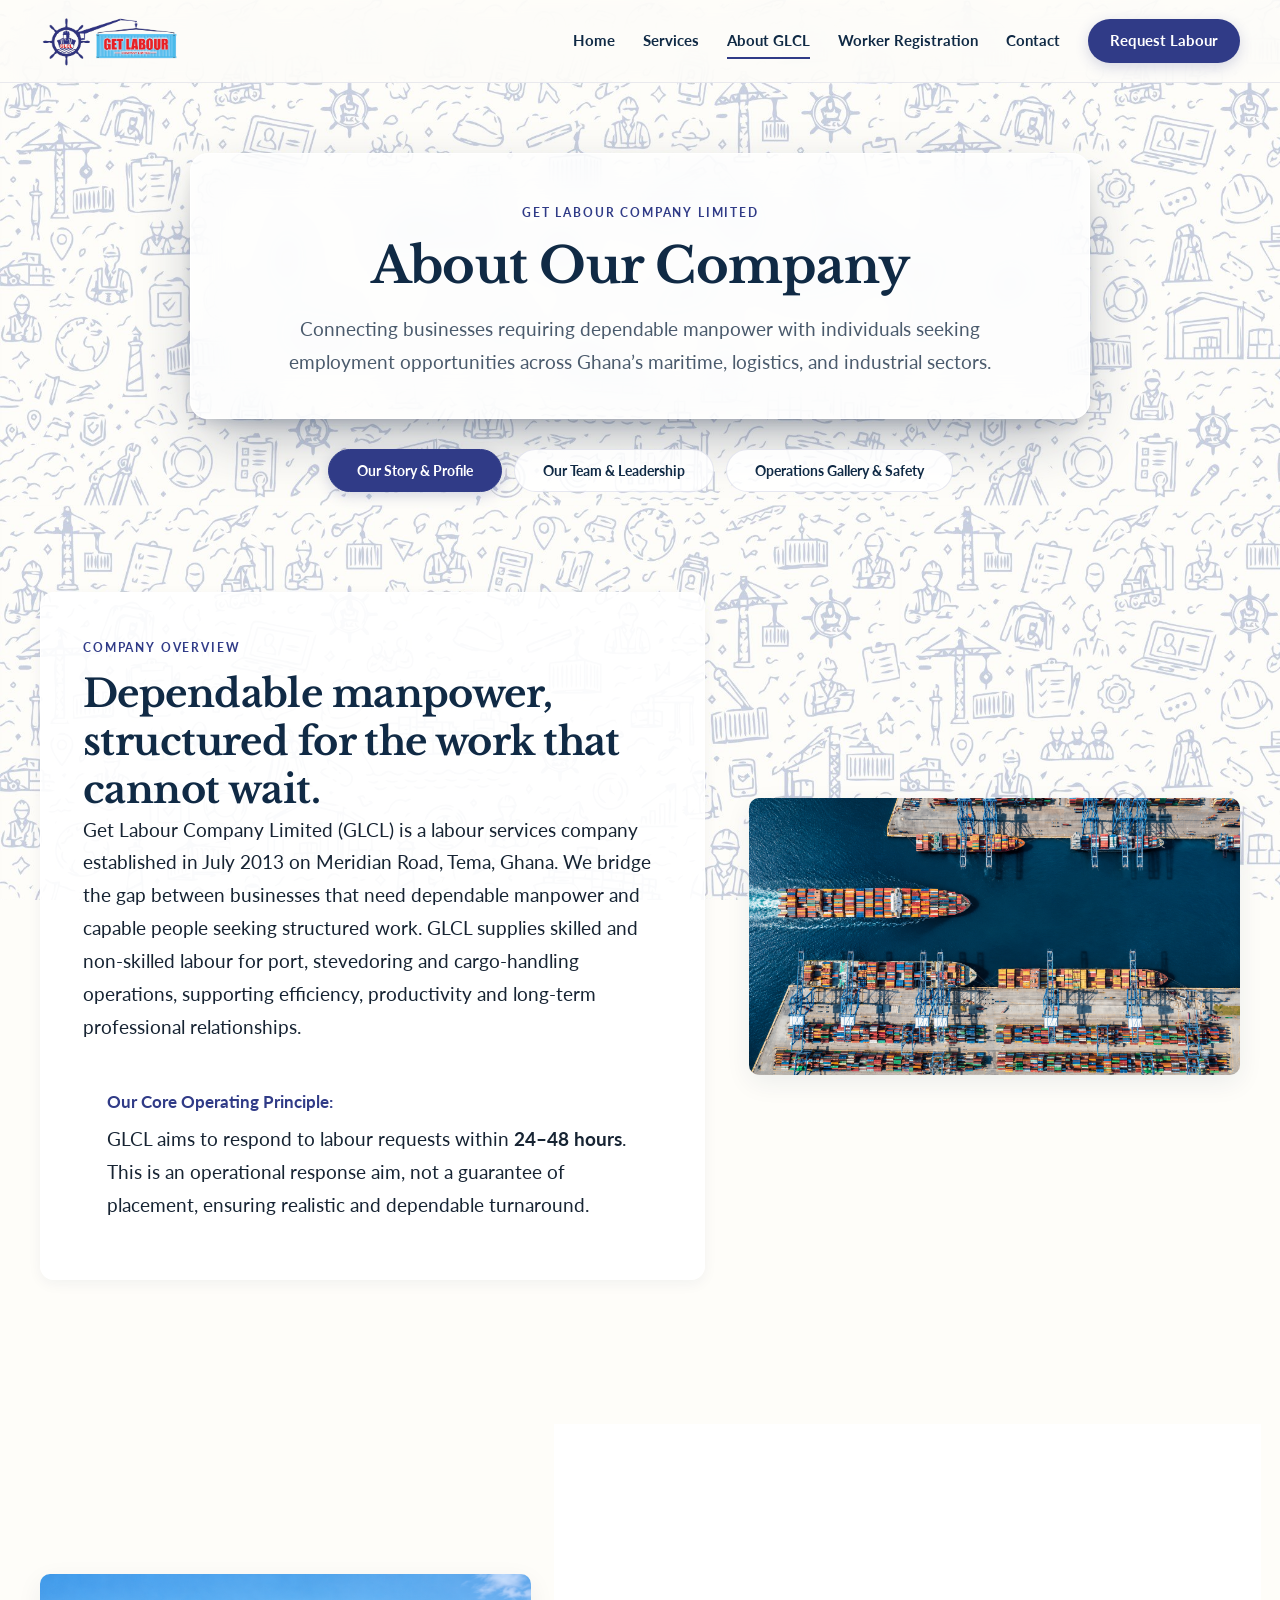
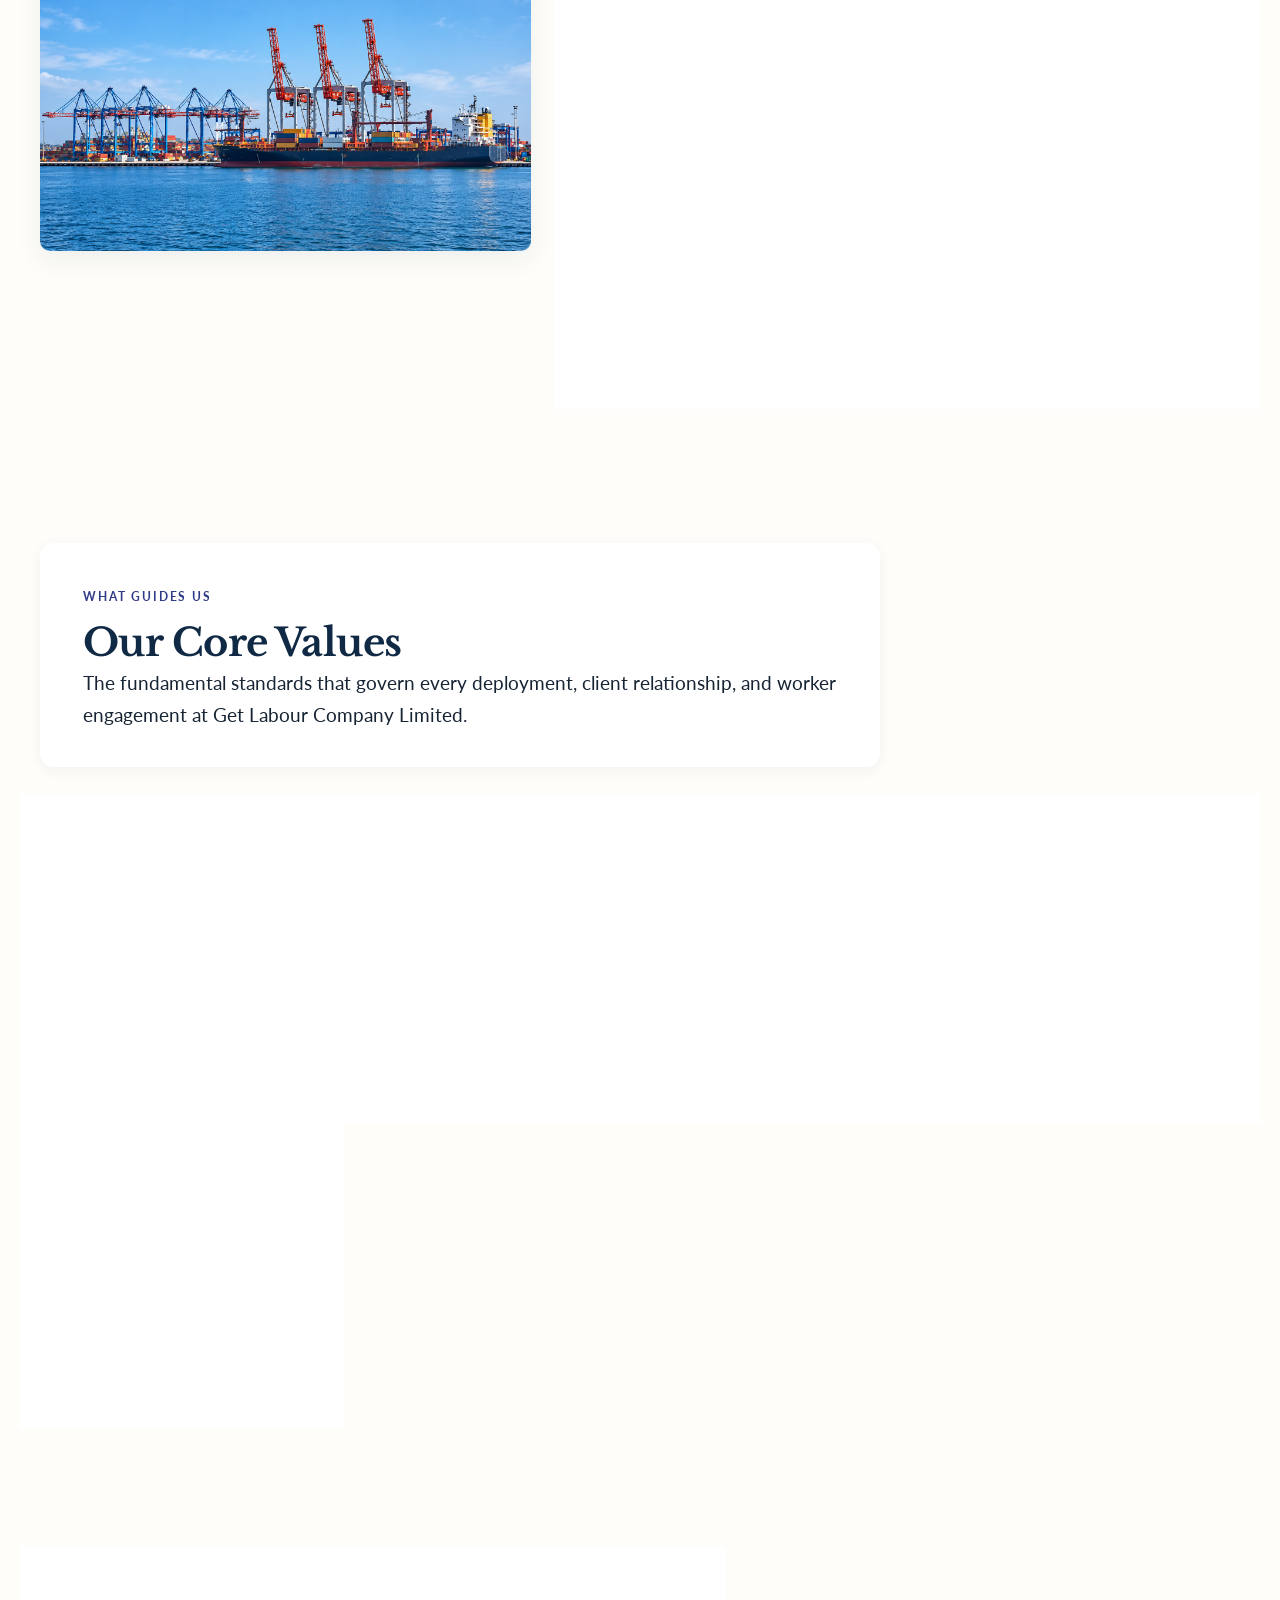
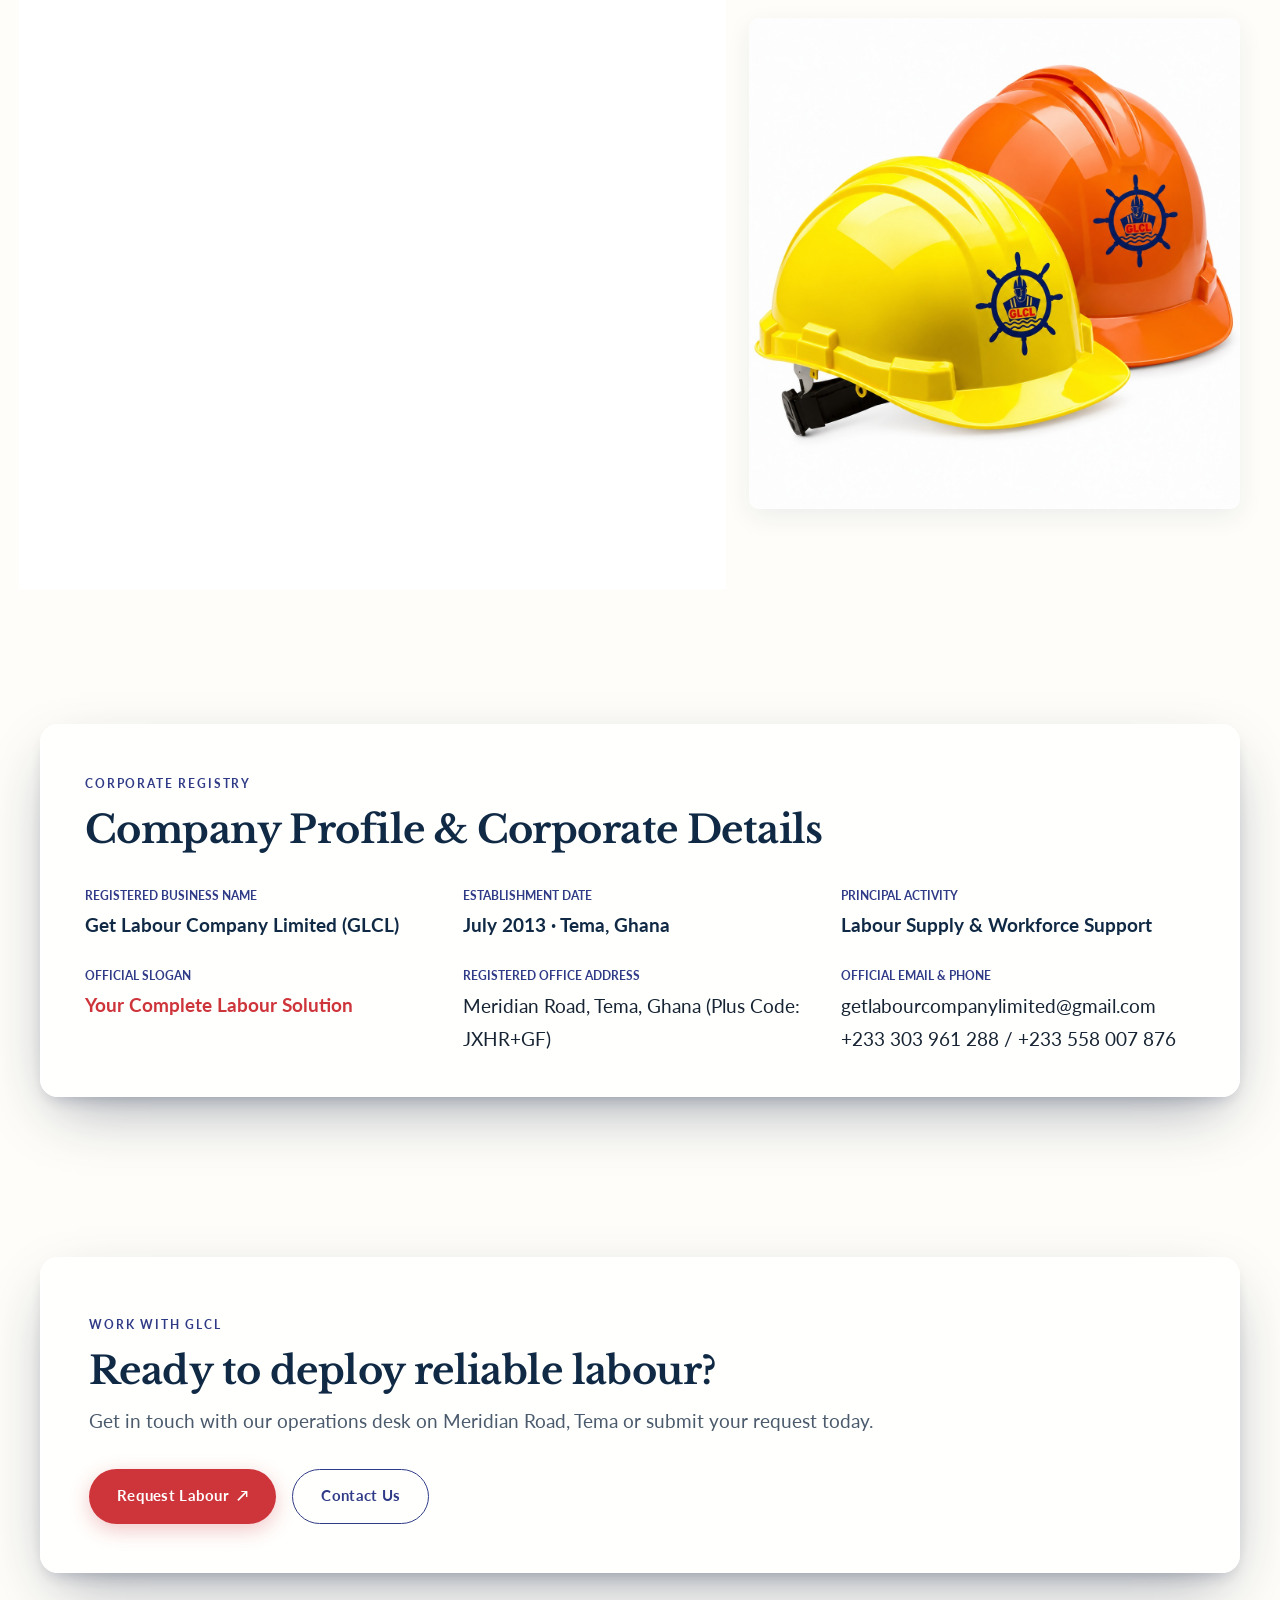
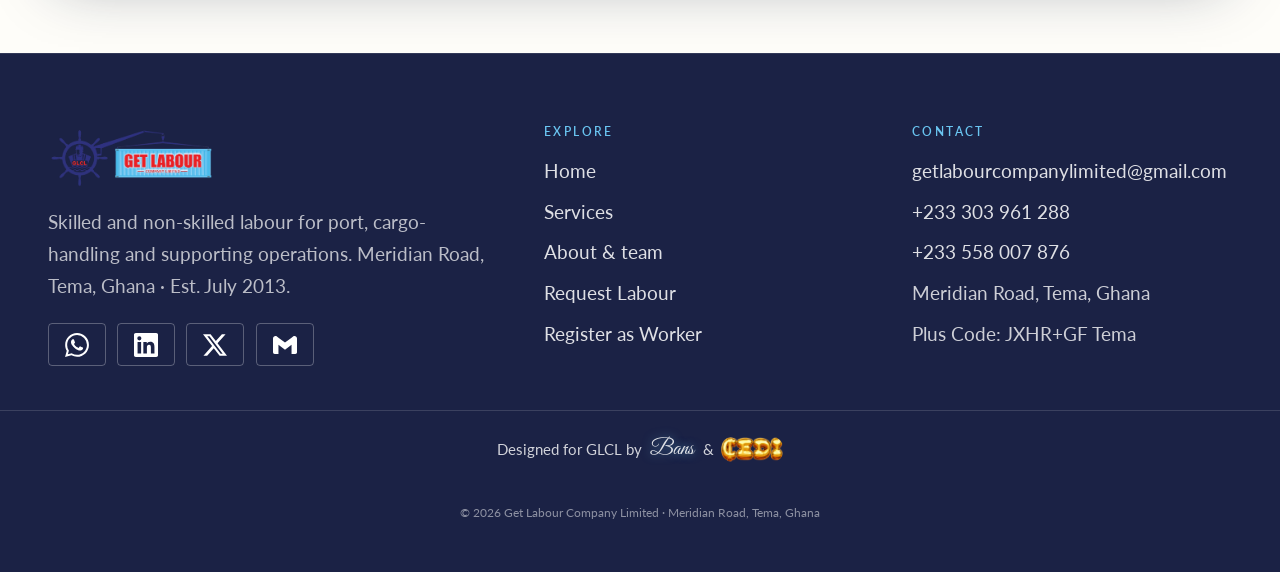
==== commit 786089e6: "UPDATE" ====
--- a/about.html
+++ b/about.html
@@ -30,7 +30,6 @@
           <a href="index.html">Home</a>
           <a href="services.html">Services</a>
           <a class="active" href="about.html">About GLCL</a>
-          <a href="request-labour.html">Request Labour</a>
           <a href="register-worker.html">Worker Registration</a>
           <a href="contact.html">Contact</a>
           <a class="nav-cta" href="request-labour.html">Request Labour</a>
